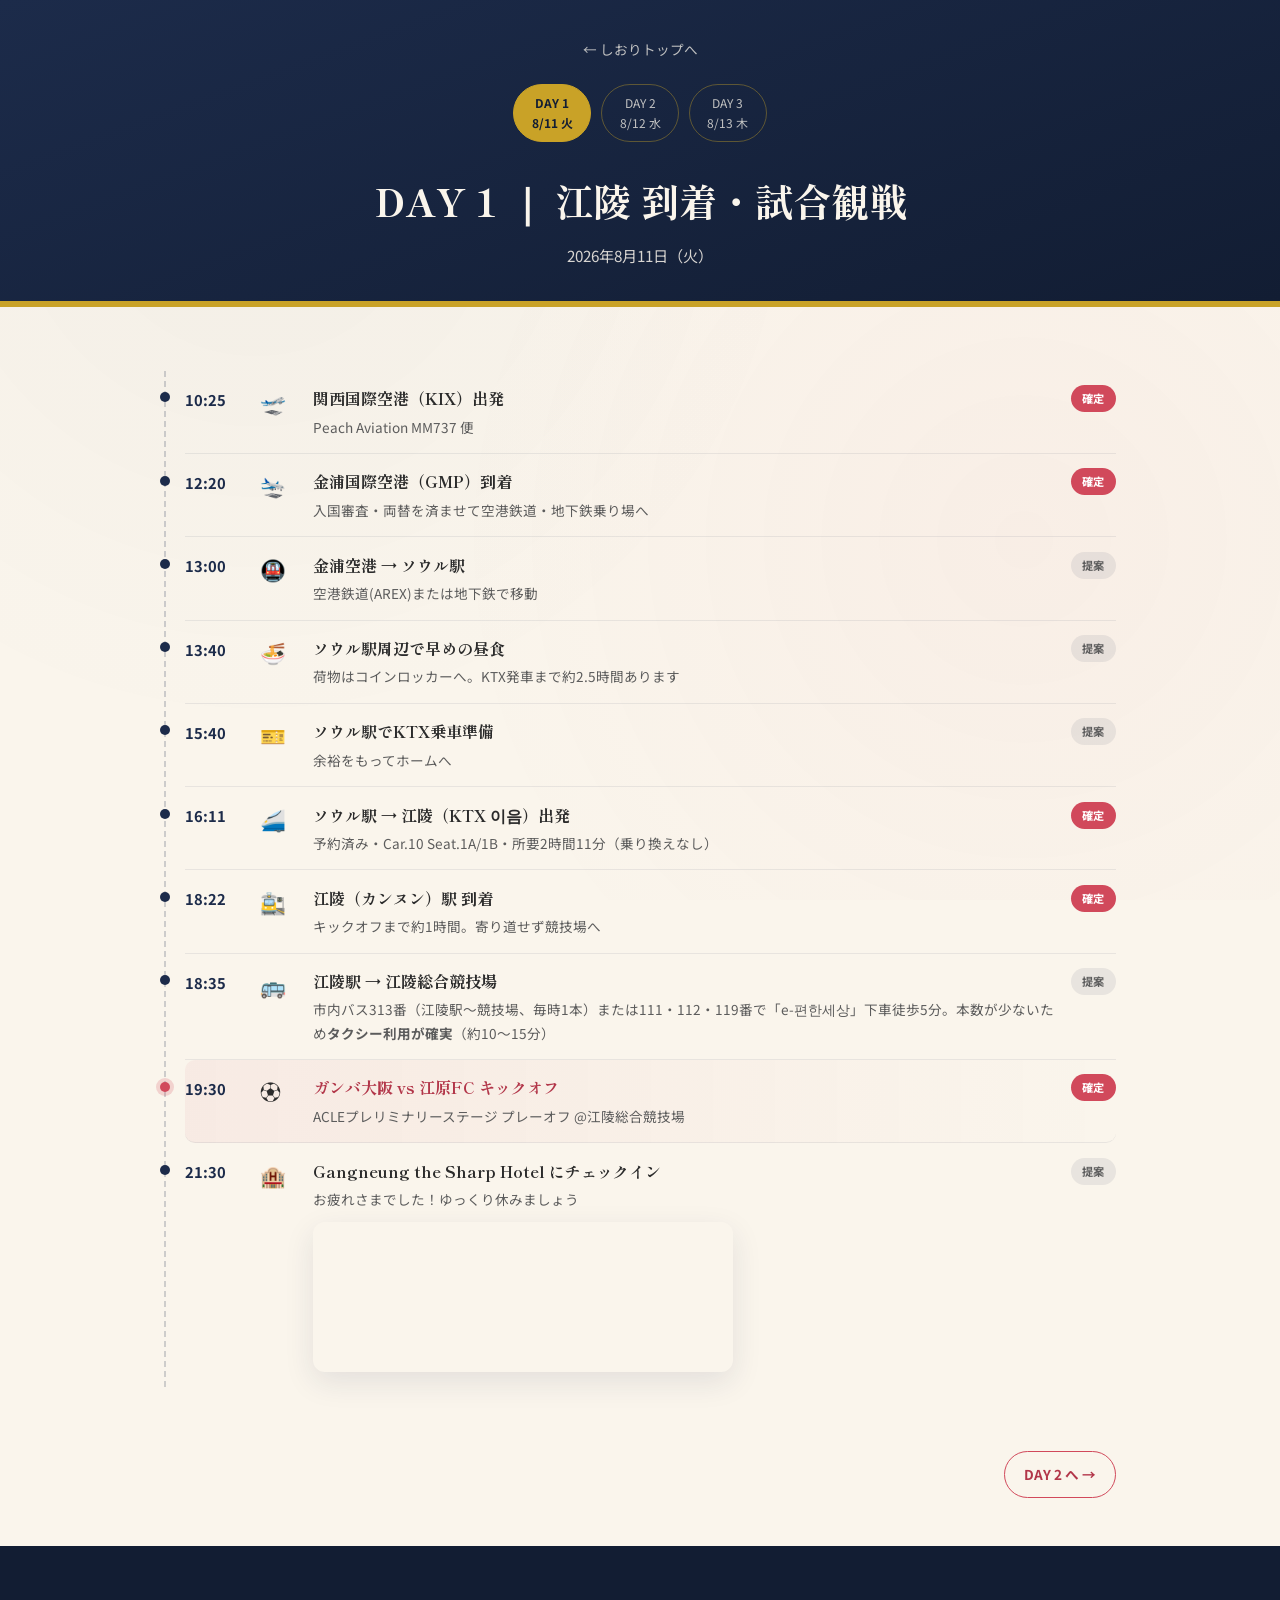
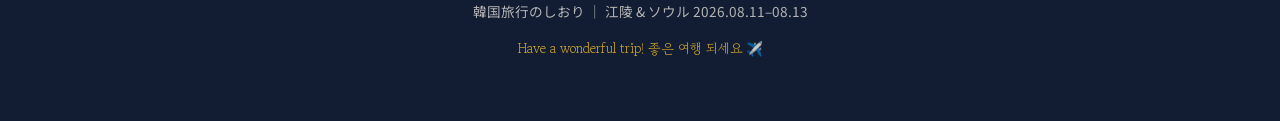
==== day1.html @ 8e8744e3 "Day1〜3を独立したページに分割し、江陵ホテルの地図表示を修正 - タイムスケジュールをday1.html/day2.html/day3.htmlに分割し、index.htmlはリンクカードのみに簡" ====
<!DOCTYPE html>
<html lang="ja">
<head>
<meta charset="UTF-8">
<meta name="viewport" content="width=device-width, initial-scale=1.0">
<title>DAY 1（8/11）江陵 到着・試合観戦 ｜ 韓国旅行のしおり</title>
<meta name="description" content="8月11日(火) 関西空港からGMP到着、KTXで江陵へ、ガンバ大阪vs江原FCキックオフまでのタイムスケジュール">
<link rel="icon" href="data:image/svg+xml,<svg xmlns=%22http://www.w3.org/2000/svg%22 viewBox=%220 0 100 100%22><text y=%22.9em%22 font-size=%2290%22>✈️</text></svg>">
<link rel="preconnect" href="https://fonts.googleapis.com">
<link rel="preconnect" href="https://fonts.gstatic.com" crossorigin>
<link href="https://fonts.googleapis.com/css2?family=Shippori+Mincho:wght@500;600;800&family=Noto+Sans+JP:wght@400;500;700;900&family=Gowun+Batang&display=swap" rel="stylesheet">
<link rel="stylesheet" href="css/style.css">
</head>
<body>

<div class="paper-texture" aria-hidden="true"></div>

<header class="day-header">
  <a class="day-back" href="index.html#schedule">← しおりトップへ</a>
  <div class="day-switch">
    <a href="day1.html" class="day-pill is-current">DAY 1<br>8/11 火</a>
    <a href="day2.html" class="day-pill">DAY 2<br>8/12 水</a>
    <a href="day3.html" class="day-pill">DAY 3<br>8/13 木</a>
  </div>
  <h1 class="day-title">DAY 1 ｜ 江陵 到着・試合観戦</h1>
  <p class="day-subtitle">2026年8月11日（火）</p>
</header>

<main>
  <section class="section">
    <ol class="timeline">
      <li class="tl-item"><span class="tl-time">10:25</span><span class="tl-icon">🛫</span><div class="tl-body"><h4>関西国際空港（KIX）出発</h4><p>Peach Aviation MM737 便</p></div><span class="badge badge--fixed">確定</span></li>
      <li class="tl-item"><span class="tl-time">12:20</span><span class="tl-icon">🛬</span><div class="tl-body"><h4>金浦国際空港（GMP）到着</h4><p>入国審査・両替を済ませて空港鉄道・地下鉄乗り場へ</p></div><span class="badge badge--fixed">確定</span></li>
      <li class="tl-item"><span class="tl-time">13:00</span><span class="tl-icon">🚇</span><div class="tl-body"><h4>金浦空港 → ソウル駅</h4><p>空港鉄道(AREX)または地下鉄で移動</p></div><span class="badge badge--plan">提案</span></li>
      <li class="tl-item"><span class="tl-time">13:40</span><span class="tl-icon">🍜</span><div class="tl-body"><h4>ソウル駅周辺で早めの昼食</h4><p>荷物はコインロッカーへ。KTX発車まで約2.5時間あります</p></div><span class="badge badge--plan">提案</span></li>
      <li class="tl-item"><span class="tl-time">15:40</span><span class="tl-icon">🎫</span><div class="tl-body"><h4>ソウル駅でKTX乗車準備</h4><p>余裕をもってホームへ</p></div><span class="badge badge--plan">提案</span></li>
      <li class="tl-item"><span class="tl-time">16:11</span><span class="tl-icon">🚄</span><div class="tl-body"><h4>ソウル駅 → 江陵（KTX 이음）出発</h4><p>予約済み・Car.10 Seat.1A/1B・所要2時間11分（乗り換えなし）</p></div><span class="badge badge--fixed">確定</span></li>
      <li class="tl-item"><span class="tl-time">18:22</span><span class="tl-icon">🚉</span><div class="tl-body"><h4>江陵（カンヌン）駅 到着</h4><p>キックオフまで約1時間。寄り道せず競技場へ</p></div><span class="badge badge--fixed">確定</span></li>
      <li class="tl-item"><span class="tl-time">18:35</span><span class="tl-icon">🚌</span><div class="tl-body"><h4>江陵駅 → 江陵総合競技場</h4><p>市内バス313番（江陵駅〜競技場、毎時1本）または111・112・119番で「e-편한세상」下車徒歩5分。本数が少ないため<strong>タクシー利用が確実</strong>（約10〜15分）</p></div><span class="badge badge--plan">提案</span></li>
      <li class="tl-item tl-item--match"><span class="tl-time">19:30</span><span class="tl-icon">⚽</span><div class="tl-body"><h4>ガンバ大阪 vs 江原FC キックオフ</h4><p>ACLEプレリミナリーステージ プレーオフ @江陵総合競技場</p></div><span class="badge badge--fixed">確定</span></li>
      <li class="tl-item tl-item--hotel"><span class="tl-time">21:30</span><span class="tl-icon">🏨</span><div class="tl-body"><h4>Gangneung the Sharp Hotel にチェックイン</h4><p>お疲れさまでした！ゆっくり休みましょう</p><iframe class="tl-map" loading="lazy" referrerpolicy="no-referrer-when-downgrade" src="https://www.google.com/maps?q=Hotel+The+Sharp%2C+35+Dongbusijang-gil%2C+Gangneung%2C+South+Korea&output=embed" title="Gangneung the Sharp Hotel の地図"></iframe></div><span class="badge badge--plan">提案</span></li>
    </ol>
  </section>
</main>

<nav class="day-footer-nav" aria-label="日程ナビゲーション">
  <span class="spacer"></span>
  <a href="day2.html">DAY 2 へ →</a>
</nav>

<footer class="footer">
  <p>韓国旅行のしおり ｜ 江陵 &amp; ソウル 2026.08.11–08.13</p>
  <p class="footer-sub">Have a wonderful trip! 좋은 여행 되세요 ✈️</p>
</footer>

</body>
</html>
---- css/style.css ----
:root {
  --cream: #faf5ec;
  --cream-deep: #f2e9d8;
  --navy: #1c2b4a;
  --navy-deep: #121d33;
  --coral: #d1495b;
  --coral-deep: #b23649;
  --gold: #c9a227;
  --ink: #2b2b2b;
  --ink-soft: #5c5c5c;
  --white: #ffffff;
  --radius: 18px;
  --shadow: 0 10px 30px rgba(28, 43, 74, 0.10);
  --serif: "Shippori Mincho", serif;
  --sans: "Noto Sans JP", sans-serif;
  --kr: "Gowun Batang", serif;
}

* { box-sizing: border-box; }

html { scroll-behavior: smooth; }

body {
  margin: 0;
  font-family: var(--sans);
  background: var(--cream);
  color: var(--ink);
  line-height: 1.7;
  overflow-x: hidden;
}

.paper-texture {
  position: fixed;
  inset: 0;
  pointer-events: none;
  z-index: 0;
  background-image:
    radial-gradient(circle at 20% 20%, rgba(28,43,74,0.03) 0, transparent 45%),
    radial-gradient(circle at 80% 60%, rgba(209,73,91,0.04) 0, transparent 50%);
}

a { color: inherit; }

/* ===== HERO ===== */
.hero {
  position: relative;
  background: linear-gradient(160deg, var(--navy) 0%, var(--navy-deep) 100%);
  color: var(--cream);
  padding: 4.5rem 1.5rem 3rem;
  text-align: center;
  overflow: hidden;
  border-bottom: 6px solid var(--gold);
}

.hero-deco { position: absolute; inset: 0; z-index: 0; }
.deco-ring {
  position: absolute;
  border: 1.5px solid rgba(201,162,39,0.35);
  border-radius: 50%;
}
.ring1 { width: 420px; height: 420px; top: -180px; left: -140px; }
.ring2 { width: 280px; height: 280px; bottom: -140px; right: -80px; border-color: rgba(209,73,91,0.3); }
.deco-plane {
  position: absolute;
  top: 18%;
  right: 8%;
  font-size: 2rem;
  transform: rotate(20deg);
  opacity: 0.85;
}

.hero-kicker {
  position: relative;
  z-index: 1;
  letter-spacing: 0.35em;
  font-size: 0.72rem;
  color: var(--gold);
  font-weight: 700;
  margin: 0 0 0.9rem;
}

.hero-title {
  position: relative;
  z-index: 1;
  font-family: var(--serif);
  font-weight: 800;
  font-size: clamp(2rem, 6vw, 3.4rem);
  margin: 0;
  letter-spacing: 0.04em;
}

.hero-title-kr {
  position: relative;
  z-index: 1;
  font-family: var(--kr);
  color: var(--gold);
  font-size: 1.1rem;
  letter-spacing: 0.3em;
  margin: 0.5rem 0 0;
}

.hero-sub {
  position: relative;
  z-index: 1;
  margin: 0.9rem 0 0;
  font-size: 1rem;
  color: rgba(250,245,236,0.85);
}

.hero-meta {
  position: relative;
  z-index: 1;
  display: flex;
  flex-wrap: wrap;
  justify-content: center;
  gap: 0.9rem;
  margin: 2.2rem auto 0;
  max-width: 780px;
}

.hero-meta-item {
  background: rgba(250,245,236,0.08);
  border: 1px solid rgba(201,162,39,0.4);
  border-radius: 14px;
  padding: 0.8rem 1.3rem;
  min-width: 190px;
  backdrop-filter: blur(4px);
}

.hero-meta-label {
  display: block;
  font-size: 0.65rem;
  letter-spacing: 0.2em;
  color: var(--gold);
  margin-bottom: 0.3rem;
  font-weight: 700;
}

.hero-meta-value {
  display: block;
  font-size: 0.95rem;
  font-weight: 500;
}

.hero-nav {
  position: relative;
  z-index: 1;
  margin-top: 2.4rem;
  display: flex;
  flex-wrap: wrap;
  justify-content: center;
  gap: 0.4rem 1.6rem;
}

.hero-nav a {
  text-decoration: none;
  font-size: 0.85rem;
  color: var(--cream);
  border-bottom: 1px solid transparent;
  padding-bottom: 3px;
  transition: border-color 0.2s, color 0.2s;
}

.hero-nav a:hover { color: var(--gold); border-color: var(--gold); }

/* ===== MAIN / SECTIONS ===== */
main { position: relative; z-index: 1; }

.section {
  max-width: 1000px;
  margin: 0 auto;
  padding: 4rem 1.5rem;
}

.section--dark {
  max-width: 100%;
  background: var(--navy);
  color: var(--cream);
}
.section--dark .section-title { color: var(--cream); }
.section--dark .section-num { color: var(--gold); border-color: rgba(201,162,39,0.5); }

.section--soft { background: var(--cream-deep); max-width: 100%; }
.section--soft .section { padding: 0; }

.section-title {
  font-family: var(--serif);
  font-size: clamp(1.4rem, 3vw, 1.9rem);
  display: flex;
  align-items: center;
  gap: 0.8rem;
  margin: 0 0 2rem;
}

.section--dark, .section--soft { }
.section--dark > .section-title, .section--soft > .section-title {
  max-width: 1000px;
  margin-left: auto;
  margin-right: auto;
  padding: 0 0;
}
.section--dark { padding: 4rem 1.5rem; }
.section--soft { padding: 4rem 1.5rem; }

.section-num {
  font-family: var(--sans);
  font-size: 0.8rem;
  font-weight: 700;
  color: var(--coral);
  border: 1px solid var(--coral);
  border-radius: 50%;
  width: 2rem;
  height: 2rem;
  display: inline-flex;
  align-items: center;
  justify-content: center;
}

.badge {
  font-size: 0.7rem;
  font-weight: 700;
  padding: 0.25rem 0.7rem;
  border-radius: 999px;
  letter-spacing: 0.05em;
  vertical-align: middle;
}
.badge--fixed { background: var(--coral); color: var(--white); }
.badge--plan { background: rgba(28,43,74,0.08); color: var(--ink-soft); }
.section--dark .badge--fixed { background: var(--gold); color: var(--navy-deep); }

.note-banner {
  background: var(--white);
  border-left: 4px solid var(--gold);
  border-radius: 10px;
  padding: 1rem 1.3rem;
  font-size: 0.9rem;
  color: var(--ink-soft);
  box-shadow: var(--shadow);
  max-width: 1000px;
  margin: 2rem auto 0;
}

/* ===== OVERVIEW ===== */
.overview-grid {
  display: grid;
  grid-template-columns: repeat(auto-fit, minmax(200px, 1fr));
  gap: 1.2rem;
}

.ov-card {
  background: var(--white);
  border-radius: var(--radius);
  padding: 1.6rem 1.4rem;
  box-shadow: var(--shadow);
  text-align: center;
  transition: transform 0.25s ease;
}
.ov-card:hover { transform: translateY(-4px); }

.ov-card--accent {
  background: linear-gradient(160deg, var(--coral) 0%, var(--coral-deep) 100%);
  color: var(--white);
}
.ov-card--accent .ov-sub { color: rgba(255,255,255,0.8); }

.ov-icon { font-size: 1.8rem; display: block; margin-bottom: 0.6rem; }
.ov-card h3 { margin: 0 0 0.5rem; font-family: var(--serif); font-size: 1.05rem; }
.ov-card p { margin: 0; font-size: 0.92rem; }
.ov-sub { font-size: 0.78rem; color: var(--ink-soft); }

/* ===== FLIGHTS / TRAIN ===== */
.flight-grid {
  display: grid;
  grid-template-columns: repeat(auto-fit, minmax(260px, 1fr));
  gap: 1.1rem;
  max-width: 1000px;
  margin: 0 auto 1.1rem;
}

.flight-card {
  background: rgba(250,245,236,0.06);
  border: 1px solid rgba(201,162,39,0.35);
  border-radius: var(--radius);
  padding: 1.4rem 1.6rem;
}

.flight-card--train { max-width: 1000px; margin: 0 auto 1.5rem; }

.flight-card-head {
  display: flex;
  justify-content: space-between;
  align-items: center;
  margin-bottom: 1.1rem;
  flex-wrap: wrap;
  gap: 0.4rem;
}

.flight-tag { font-weight: 700; color: var(--gold); font-size: 0.85rem; letter-spacing: 0.03em; }
.flight-date { font-size: 0.8rem; color: rgba(250,245,236,0.65); }

.flight-route {
  display: flex;
  align-items: center;
  justify-content: space-between;
  gap: 0.8rem;
  flex-wrap: wrap;
}

.flight-point { display: flex; flex-direction: column; gap: 0.15rem; }
.flight-time { font-family: var(--serif); font-size: clamp(1.2rem, 4vw, 1.6rem); font-weight: 700; }
.flight-airport { font-size: 0.78rem; color: rgba(250,245,236,0.7); }
.flight-arrow { font-size: 0.75rem; color: var(--gold); white-space: nowrap; }

.flight-meta { margin: 1.1rem 0 0; font-size: 0.82rem; color: rgba(250,245,236,0.7); }

.qr-grid {
  display: grid;
  grid-template-columns: repeat(auto-fit, minmax(140px, 180px));
  gap: 1rem;
  margin: 1.2rem 0 0;
}

.qr-card {
  margin: 0;
  background: var(--white);
  border-radius: 12px;
  padding: 0.7rem;
  text-align: center;
}

.qr-card img {
  display: block;
  width: 100%;
  height: auto;
  border-radius: 8px;
}

.qr-card figcaption {
  margin-top: 0.5rem;
  font-size: 0.75rem;
  color: var(--ink-soft);
  font-weight: 700;
}

.note-banner--dark {
  background: rgba(250,245,236,0.06);
  color: rgba(250,245,236,0.85);
  border-left-color: var(--gold);
  box-shadow: none;
}

/* ===== HOTEL ===== */
.hotel-grid {
  display: grid;
  grid-template-columns: repeat(auto-fit, minmax(320px, 1fr));
  gap: 1.4rem;
  max-width: 1000px;
  margin: 0 auto;
}

.hotel-card {
  background: var(--white);
  border-radius: var(--radius);
  box-shadow: var(--shadow);
  overflow: hidden;
}

.hotel-card-body { padding: 1.8rem 2rem; }
.hotel-card-body h3 { margin: 0 0 0.6rem; font-family: var(--serif); font-size: 1.15rem; }
.hotel-card-body > p { margin: 0 0 1.2rem; font-size: 0.9rem; color: var(--ink-soft); }

.hotel-map { display: block; width: 100%; border: 0; height: 260px; }

.hotel-address {
  display: flex;
  align-items: flex-start;
  gap: 0.6rem;
  font-size: 0.92rem;
  margin: 0 0 1rem;
}
.hotel-address .pin { font-size: 1.1rem; }

.hotel-links { display: flex; flex-wrap: wrap; gap: 0.8rem; }
.hotel-link {
  display: inline-block;
  font-size: 0.85rem;
  font-weight: 700;
  color: var(--coral-deep);
  border: 1px solid var(--coral);
  border-radius: 999px;
  padding: 0.55rem 1.2rem;
  text-decoration: none;
  transition: background 0.2s, color 0.2s;
}
.hotel-link:hover { background: var(--coral); color: var(--white); }

.map-link {
  display: inline-flex;
  align-items: center;
  gap: 0.4rem;
  font-size: 0.85rem;
  font-weight: 700;
  color: var(--white);
  background: var(--navy);
  border-radius: 999px;
  padding: 0.55rem 1.2rem;
  text-decoration: none;
}

/* ===== TICKET (MATCH) ===== */
.ticket {
  max-width: 1000px;
  margin: 0 auto;
  display: flex;
  background: var(--cream);
  color: var(--ink);
  border-radius: var(--radius);
  overflow: hidden;
  box-shadow: 0 15px 40px rgba(0,0,0,0.25);
}

.ticket-main { flex: 1; padding: 2rem 2.2rem; }

.ticket-comp {
  font-size: 0.82rem;
  color: var(--ink-soft);
  margin: 0 0 1.2rem;
  letter-spacing: 0.02em;
}

.ticket-teams {
  display: flex;
  align-items: center;
  gap: 1rem;
  flex-wrap: wrap;
  margin-bottom: 1.4rem;
}

.team {
  font-family: var(--serif);
  font-weight: 800;
  font-size: clamp(1.1rem, 3vw, 1.6rem);
}
.team-home { color: var(--coral-deep); }
.team-vs {
  font-size: 0.85rem;
  color: var(--ink-soft);
  font-weight: 700;
  background: var(--cream-deep);
  padding: 0.2rem 0.6rem;
  border-radius: 6px;
}

.ticket-details {
  display: grid;
  grid-template-columns: repeat(auto-fit, minmax(180px, 1fr));
  gap: 0.8rem 1.5rem;
  border-top: 1px dashed rgba(28,43,74,0.25);
  padding-top: 1.2rem;
  margin-bottom: 1rem;
}
.td-label {
  display: block;
  font-size: 0.68rem;
  letter-spacing: 0.15em;
  color: var(--coral);
  font-weight: 700;
  margin-bottom: 0.2rem;
}
.td-value { display: block; font-size: 0.95rem; font-weight: 600; }

.ticket-note { font-size: 0.82rem; color: var(--ink-soft); margin: 0.5rem 0 0; }

.ticket-stub {
  width: 130px;
  flex-shrink: 0;
  background: var(--coral);
  color: var(--white);
  display: flex;
  flex-direction: column;
  align-items: center;
  justify-content: center;
  gap: 0.8rem;
  border-left: 2px dashed rgba(255,255,255,0.5);
  writing-mode: vertical-rl;
  padding: 1.5rem 0;
  font-size: 0.75rem;
  letter-spacing: 0.2em;
  font-weight: 700;
}
.stub-big { font-size: 1.8rem; writing-mode: horizontal-tb; }

.source-line {
  max-width: 1000px;
  margin: 1.2rem auto 0;
  font-size: 0.78rem;
  color: rgba(250,245,236,0.6);
}
.source-line a { color: var(--gold); text-decoration: underline; }

/* ===== SCHEDULE (index: links to day pages) ===== */
.day-links {
  display: flex;
  gap: 0.8rem;
  flex-wrap: wrap;
}

.day-link-card {
  flex: 1;
  min-width: 200px;
  background: var(--white);
  border: 2px solid transparent;
  border-radius: 14px;
  padding: 1rem 1.2rem;
  text-align: left;
  text-decoration: none;
  color: var(--ink);
  box-shadow: var(--shadow);
  font-family: var(--sans);
  display: flex;
  flex-direction: column;
  gap: 0.25rem;
  transition: border-color 0.2s, transform 0.2s;
}
.day-link-card:hover, .day-link-card:focus-visible { transform: translateY(-3px); border-color: var(--coral); }

.day-tab-num { font-family: var(--serif); font-weight: 700; color: var(--coral); font-size: 0.85rem; letter-spacing: 0.1em; }
.day-tab-date { font-size: 1.05rem; font-weight: 700; color: var(--navy); }
.day-tab-tag { font-size: 0.78rem; color: var(--ink-soft); }
.day-link-cta { margin-top: 0.5rem; font-size: 0.8rem; font-weight: 700; color: var(--coral-deep); }

/* ===== DAY PAGE HEADER (day1/2/3.html) ===== */
.day-header {
  position: relative;
  background: linear-gradient(160deg, var(--navy) 0%, var(--navy-deep) 100%);
  color: #faf5ec;
  padding: 2.2rem 1.5rem 2rem;
  text-align: center;
  border-bottom: 6px solid var(--gold);
}

.day-back {
  display: inline-block;
  font-size: 0.85rem;
  color: rgba(250,245,236,0.75);
  text-decoration: none;
  margin-bottom: 1.4rem;
}
.day-back:hover, .day-back:focus-visible { color: var(--gold); }

.day-switch {
  display: flex;
  justify-content: center;
  gap: 0.6rem;
  flex-wrap: wrap;
  margin-bottom: 1.6rem;
}

.day-pill {
  display: flex;
  flex-direction: column;
  align-items: center;
  gap: 0.15rem;
  padding: 0.5rem 1.1rem;
  border-radius: 999px;
  border: 1px solid rgba(201,162,39,0.4);
  color: rgba(250,245,236,0.75);
  text-decoration: none;
  font-size: 0.75rem;
  transition: border-color 0.2s, color 0.2s, background 0.2s;
}
.day-pill:hover, .day-pill:focus-visible { border-color: var(--gold); color: var(--gold); }
.day-pill.is-current { background: var(--gold); border-color: var(--gold); color: var(--navy-deep); font-weight: 700; }

.day-title {
  font-family: var(--serif);
  font-weight: 800;
  font-size: clamp(1.6rem, 5vw, 2.4rem);
  margin: 0;
  text-wrap: balance;
}

.day-subtitle {
  margin: 0.6rem 0 0;
  font-size: 0.95rem;
  color: rgba(250,245,236,0.85);
}

.day-footer-nav {
  display: flex;
  justify-content: space-between;
  gap: 1rem;
  max-width: 1000px;
  margin: 0 auto;
  padding: 0 1.5rem 3rem;
}

.day-footer-nav a {
  font-size: 0.85rem;
  font-weight: 700;
  color: var(--coral-deep);
  text-decoration: none;
  padding: 0.7rem 1.2rem;
  border: 1px solid var(--coral);
  border-radius: 999px;
}
.day-footer-nav a:hover, .day-footer-nav a:focus-visible { background: var(--coral); color: #ffffff; }
.day-footer-nav .spacer { flex: 1; }

.timeline {
  list-style: none;
  margin: 0;
  padding: 0 0 0 1.2rem;
  border-left: 2px dashed rgba(28,43,74,0.2);
}

.tl-item {
  position: relative;
  display: grid;
  grid-template-columns: 62px 40px 1fr auto;
  align-items: start;
  gap: 0.8rem;
  padding: 0.9rem 0;
  border-bottom: 1px solid rgba(28,43,74,0.08);
}
.tl-item:last-child { border-bottom: none; }

.tl-item::before {
  content: "";
  position: absolute;
  left: -1.55rem;
  top: 1.35rem;
  width: 10px;
  height: 10px;
  border-radius: 50%;
  background: var(--navy);
}
.tl-item--match::before { background: var(--coral); box-shadow: 0 0 0 4px rgba(209,73,91,0.2); }

.tl-time { font-weight: 700; color: var(--navy); font-size: 0.92rem; padding-top: 0.1rem; }
.tl-icon { font-size: 1.3rem; }
.tl-body h4 { margin: 0 0 0.2rem; font-size: 1rem; font-family: var(--serif); }
.tl-body p { margin: 0; font-size: 0.85rem; color: var(--ink-soft); }

.tl-item--match { background: linear-gradient(90deg, rgba(209,73,91,0.06), transparent); border-radius: 10px; }
.tl-item--match .tl-body h4 { color: var(--coral-deep); }

.tl-map {
  display: block;
  width: 100%;
  max-width: 420px;
  height: 150px;
  border: 0;
  border-radius: 12px;
  margin-top: 0.7rem;
  box-shadow: var(--shadow);
}

@media (max-width: 560px) {
  .tl-item { grid-template-columns: 52px 30px 1fr; }
  .tl-item .badge { grid-column: 3; justify-self: start; margin-top: 0.3rem; }
}

/* ===== SPOTS / GOURMET ===== */
.city-title {
  font-family: var(--serif);
  font-size: 1.3rem;
  margin: 0 0 1.2rem;
  max-width: 1000px;
  margin-left: auto;
  margin-right: auto;
}
.city-title:not(:first-of-type) { margin-top: 2.8rem; }

.card-grid {
  display: grid;
  grid-template-columns: repeat(auto-fit, minmax(220px, 1fr));
  gap: 1.1rem;
  max-width: 1000px;
  margin: 0 auto;
}

.spot-card {
  background: var(--white);
  border-radius: 16px;
  padding: 1.4rem;
  box-shadow: var(--shadow);
  transition: transform 0.25s ease;
}
.spot-card:hover { transform: translateY(-4px); }
.spot-card--food { border-top: 3px solid var(--gold); }

.spot-emoji { font-size: 1.6rem; display: block; margin-bottom: 0.5rem; }
.spot-card h4 { margin: 0 0 0.4rem; font-family: var(--serif); font-size: 1rem; }
.spot-card p { margin: 0; font-size: 0.85rem; color: var(--ink-soft); }

/* ===== TIPS ===== */
.tips-grid {
  display: grid;
  grid-template-columns: repeat(auto-fit, minmax(220px, 1fr));
  gap: 1.1rem;
}
.tip-card {
  background: var(--white);
  border-radius: var(--radius);
  padding: 1.5rem;
  box-shadow: var(--shadow);
}
.tip-icon { font-size: 1.6rem; display: block; margin-bottom: 0.6rem; }
.tip-card h4 { margin: 0 0 0.5rem; font-family: var(--serif); font-size: 1rem; }
.tip-card p { margin: 0; font-size: 0.85rem; color: var(--ink-soft); }

/* ===== FOOTER ===== */
.footer {
  text-align: center;
  padding: 2.5rem 1.5rem 3rem;
  background: var(--navy-deep);
  color: rgba(250,245,236,0.7);
  font-size: 0.85rem;
}
.footer-sub { margin-top: 0.4rem; color: var(--gold); font-family: var(--kr); }

@media (max-width: 640px) {
  .ticket { flex-direction: column; }
  .ticket-stub {
    writing-mode: horizontal-tb;
    flex-direction: row;
    width: 100%;
    border-left: none;
    border-top: 2px dashed rgba(255,255,255,0.5);
    padding: 1rem;
  }
}

/* ===== Mobile tightening ===== */
@media (max-width: 600px) {
  .hero { padding: 3rem 1.1rem 2rem; }
  .hero-sub { font-size: 0.92rem; }
  .hero-meta { gap: 0.6rem; margin-top: 1.8rem; }
  .hero-meta-item { min-width: 0; width: 100%; padding: 0.7rem 1.1rem; }
  .hero-nav { gap: 0.3rem 1rem; margin-top: 1.8rem; }
  .hero-nav a { font-size: 0.8rem; }

  .section { padding: 2.8rem 1.1rem; }
  .section--dark, .section--soft { padding: 2.8rem 1.1rem; }
  .section-title { margin-bottom: 1.4rem; gap: 0.6rem; }

  .overview-grid { grid-template-columns: 1fr 1fr; gap: 0.8rem; }
  .ov-card { padding: 1.2rem 1rem; }

  .ticket-main { padding: 1.5rem 1.3rem; }
  .flight-card { padding: 1.2rem 1.3rem; }
  .flight-route { gap: 0.6rem 1.2rem; }

  .day-tabs { gap: 0.6rem; }
  .day-tab { min-width: 0; flex: 1 1 calc(50% - 0.3rem); padding: 0.75rem 0.85rem; }

  .tl-item { grid-template-columns: 46px 26px 1fr; gap: 0.6rem; padding: 0.8rem 0; }
  .tl-time { font-size: 0.85rem; }
  .tl-icon { font-size: 1.15rem; }
  .tl-body h4 { font-size: 0.95rem; }
  .tl-body p { font-size: 0.8rem; }
  .timeline { padding-left: 1rem; }
  .tl-item::before { left: -1.35rem; }

  .card-grid, .tips-grid { grid-template-columns: 1fr; }

  .note-banner { padding: 0.9rem 1.1rem; font-size: 0.85rem; }
}

/* ===== Dark mode friendliness ===== */
@media (prefers-color-scheme: dark) {
  body { background: #14202f; color: #eee6d8; }
  .ov-card, .spot-card, .tip-card, .note-banner, .day-tab { background: #1c2b3e; color: #eee6d8; }
  .section--soft { background: #101a28; }
  .ov-sub, .tl-body p, .spot-card p, .tip-card p, .day-tab-tag { color: #b9b2a3; }
  .ticket { background: #1c2b3e; color: #eee6d8; }
}
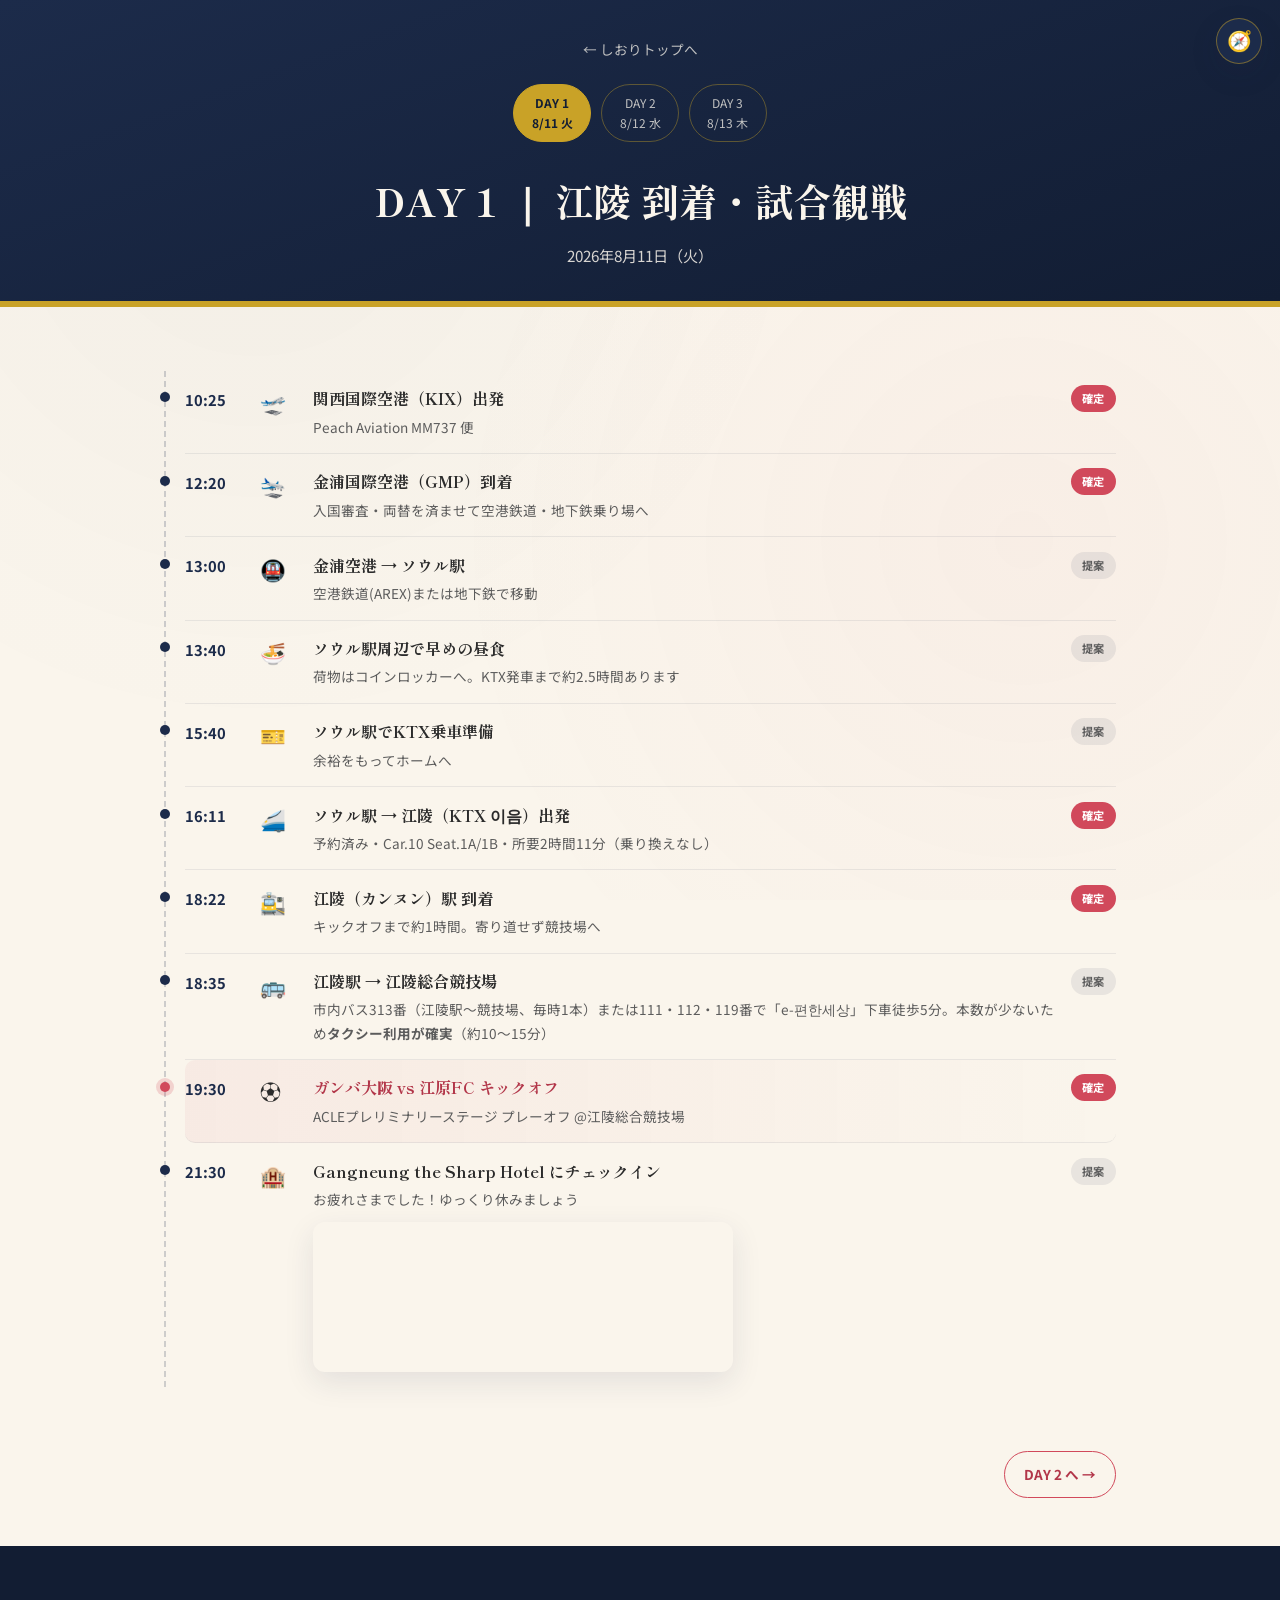
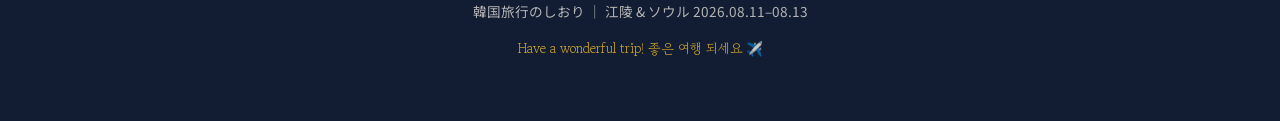
==== commit 882b82ed: "右上固定のショートカットメニューを全ページに追加 タイムスケジュールを含む各セクションとDAY1〜3へすばやく移動できる、 右上固定の折りたたみ式ナビゲーションボタンを追加。" ====
--- a/day1.html
+++ b/day1.html
@@ -14,6 +14,24 @@
 <body>
 
 <div class="paper-texture" aria-hidden="true"></div>
+
+<!-- ===== QUICK NAV ===== -->
+<div class="quick-nav">
+  <button type="button" class="quick-nav-toggle" id="quickNavToggle" aria-expanded="false" aria-controls="quickNavPanel" aria-label="ショートカットメニュー">🧭</button>
+  <nav class="quick-nav-panel" id="quickNavPanel" aria-label="ページ内ショートカット" hidden>
+    <a href="index.html#schedule" class="quick-nav-link quick-nav-link--primary">🕒 タイムスケジュール</a>
+    <a href="index.html#overview" class="quick-nav-link">📅 旅の概要</a>
+    <a href="index.html#flights" class="quick-nav-link">✈️ 航空券・鉄道</a>
+    <a href="index.html#hotel" class="quick-nav-link">🏨 宿泊先</a>
+    <a href="index.html#match" class="quick-nav-link">⚽ 試合情報</a>
+    <a href="index.html#spots" class="quick-nav-link">🍢 観光・グルメ</a>
+    <a href="index.html#tips" class="quick-nav-link">💡 旅のポイント</a>
+    <div class="quick-nav-divider"></div>
+    <a href="day1.html" class="quick-nav-link quick-nav-link--current">DAY 1 ｜ 8/11</a>
+    <a href="day2.html" class="quick-nav-link">DAY 2 ｜ 8/12</a>
+    <a href="day3.html" class="quick-nav-link">DAY 3 ｜ 8/13</a>
+  </nav>
+</div>
 
 <header class="day-header">
   <a class="day-back" href="index.html#schedule">← しおりトップへ</a>
@@ -53,5 +71,6 @@
   <p class="footer-sub">Have a wonderful trip! 좋은 여행 되세요 ✈️</p>
 </footer>
 
+<script src="js/quicknav.js"></script>
 </body>
 </html>
--- a/css/style.css
+++ b/css/style.css
@@ -685,14 +685,105 @@
   border-radius: 16px;
   padding: 1.4rem;
   box-shadow: var(--shadow);
-  transition: transform 0.25s ease;
-}
-.spot-card:hover { transform: translateY(-4px); }
+  transition: transform 0.25s ease, box-shadow 0.25s ease;
+  cursor: pointer;
+}
+.spot-card:hover { transform: translateY(-4px); box-shadow: 0 14px 34px rgba(28,43,74,0.16); }
+.spot-card:focus-visible { outline: 2px solid var(--coral); outline-offset: 3px; }
 .spot-card--food { border-top: 3px solid var(--gold); }
 
 .spot-emoji { font-size: 1.6rem; display: block; margin-bottom: 0.5rem; }
 .spot-card h4 { margin: 0 0 0.4rem; font-family: var(--serif); font-size: 1rem; }
 .spot-card p { margin: 0; font-size: 0.85rem; color: var(--ink-soft); }
+.spot-more {
+  display: block;
+  margin-top: 0.7rem;
+  font-size: 0.76rem;
+  font-weight: 700;
+  color: var(--coral-deep);
+}
+
+/* ===== SPOT DETAIL MODAL ===== */
+.modal-backdrop {
+  position: fixed;
+  inset: 0;
+  z-index: 100;
+  background: rgba(18, 29, 51, 0.65);
+  display: flex;
+  align-items: center;
+  justify-content: center;
+  padding: 1.5rem;
+  overflow-y: auto;
+}
+.modal-backdrop[hidden] { display: none; }
+
+.modal {
+  position: relative;
+  background: var(--cream);
+  color: var(--ink);
+  border-radius: var(--radius);
+  max-width: 480px;
+  width: 100%;
+  max-height: 85vh;
+  overflow-y: auto;
+  padding: 2.2rem 1.8rem 1.8rem;
+  box-shadow: 0 25px 60px rgba(0,0,0,0.35);
+  animation: modalIn 0.25s ease;
+}
+
+@keyframes modalIn {
+  from { opacity: 0; transform: translateY(12px) scale(0.98); }
+  to { opacity: 1; transform: translateY(0) scale(1); }
+}
+
+.modal-close {
+  position: absolute;
+  top: 1rem;
+  right: 1rem;
+  width: 2rem;
+  height: 2rem;
+  border-radius: 50%;
+  border: none;
+  background: var(--cream-deep);
+  color: var(--ink);
+  font-size: 0.95rem;
+  cursor: pointer;
+  line-height: 1;
+}
+.modal-close:hover, .modal-close:focus-visible { background: var(--coral); color: #ffffff; }
+
+.modal-emoji { font-size: 2.2rem; display: block; margin-bottom: 0.6rem; }
+.modal-title { font-family: var(--serif); font-size: 1.35rem; margin: 0 0 1.2rem; padding-right: 1.5rem; }
+
+.modal-facts {
+  display: grid;
+  grid-template-columns: auto 1fr;
+  gap: 0.7rem 1rem;
+  margin: 0 0 1.2rem;
+}
+.modal-facts dt {
+  font-size: 0.72rem;
+  font-weight: 700;
+  letter-spacing: 0.05em;
+  color: var(--coral);
+  white-space: nowrap;
+  padding-top: 0.1rem;
+}
+.modal-facts dd {
+  margin: 0;
+  font-size: 0.9rem;
+  color: var(--ink);
+}
+
+.modal-tip {
+  margin: 0;
+  padding: 0.9rem 1.1rem;
+  background: var(--cream-deep);
+  border-left: 3px solid var(--gold);
+  border-radius: 8px;
+  font-size: 0.85rem;
+  color: var(--ink-soft);
+}
 
 /* ===== TIPS ===== */
 .tips-grid {
@@ -768,6 +859,70 @@
   .note-banner { padding: 0.9rem 1.1rem; font-size: 0.85rem; }
 }
 
+/* ===== QUICK NAV (fixed shortcut bar) ===== */
+.quick-nav {
+  position: fixed;
+  top: 1.1rem;
+  right: 1.1rem;
+  z-index: 90;
+}
+
+.quick-nav-toggle {
+  width: 46px;
+  height: 46px;
+  border-radius: 50%;
+  border: 1px solid rgba(201,162,39,0.5);
+  background: var(--navy);
+  color: var(--cream);
+  font-size: 1.25rem;
+  line-height: 1;
+  cursor: pointer;
+  box-shadow: var(--shadow);
+  display: flex;
+  align-items: center;
+  justify-content: center;
+  transition: transform 0.2s ease, background 0.2s ease;
+}
+.quick-nav-toggle:hover, .quick-nav-toggle:focus-visible { background: var(--coral); }
+.quick-nav-toggle[aria-expanded="true"] { transform: rotate(90deg); }
+
+.quick-nav-panel {
+  position: absolute;
+  top: calc(100% + 0.6rem);
+  right: 0;
+  min-width: 210px;
+  background: var(--white);
+  border: 1px solid rgba(28,43,74,0.1);
+  border-radius: var(--radius);
+  box-shadow: var(--shadow);
+  padding: 0.55rem;
+  display: flex;
+  flex-direction: column;
+  gap: 0.1rem;
+}
+.quick-nav-panel[hidden] { display: none; }
+
+.quick-nav-link {
+  display: block;
+  padding: 0.55rem 0.8rem;
+  border-radius: 10px;
+  font-size: 0.85rem;
+  color: var(--ink);
+  text-decoration: none;
+  transition: background 0.15s ease, color 0.15s ease;
+}
+.quick-nav-link:hover, .quick-nav-link:focus-visible { background: var(--cream-deep); color: var(--coral-deep); }
+.quick-nav-link--primary { font-weight: 700; color: var(--coral-deep); background: rgba(209,73,91,0.08); }
+.quick-nav-link--current { font-weight: 700; color: var(--gold); }
+
+.quick-nav-divider { height: 1px; background: rgba(28,43,74,0.08); margin: 0.4rem 0.3rem; }
+
+@media (max-width: 560px) {
+  .quick-nav { top: 0.7rem; right: 0.7rem; }
+  .quick-nav-toggle { width: 40px; height: 40px; font-size: 1.05rem; }
+  .quick-nav-panel { min-width: 185px; }
+}
+
 /* ===== Dark mode friendliness ===== */
 @media (prefers-color-scheme: dark) {
   body { background: #14202f; color: #eee6d8; }
@@ -775,4 +930,8 @@
   .section--soft { background: #101a28; }
   .ov-sub, .tl-body p, .spot-card p, .tip-card p, .day-tab-tag { color: #b9b2a3; }
   .ticket { background: #1c2b3e; color: #eee6d8; }
-}
+  .quick-nav-panel { background: #1c2b3e; border-color: rgba(255,255,255,0.1); }
+  .quick-nav-link { color: #eee6d8; }
+  .quick-nav-link:hover, .quick-nav-link:focus-visible { background: #14202f; }
+  .quick-nav-divider { background: rgba(255,255,255,0.1); }
+}
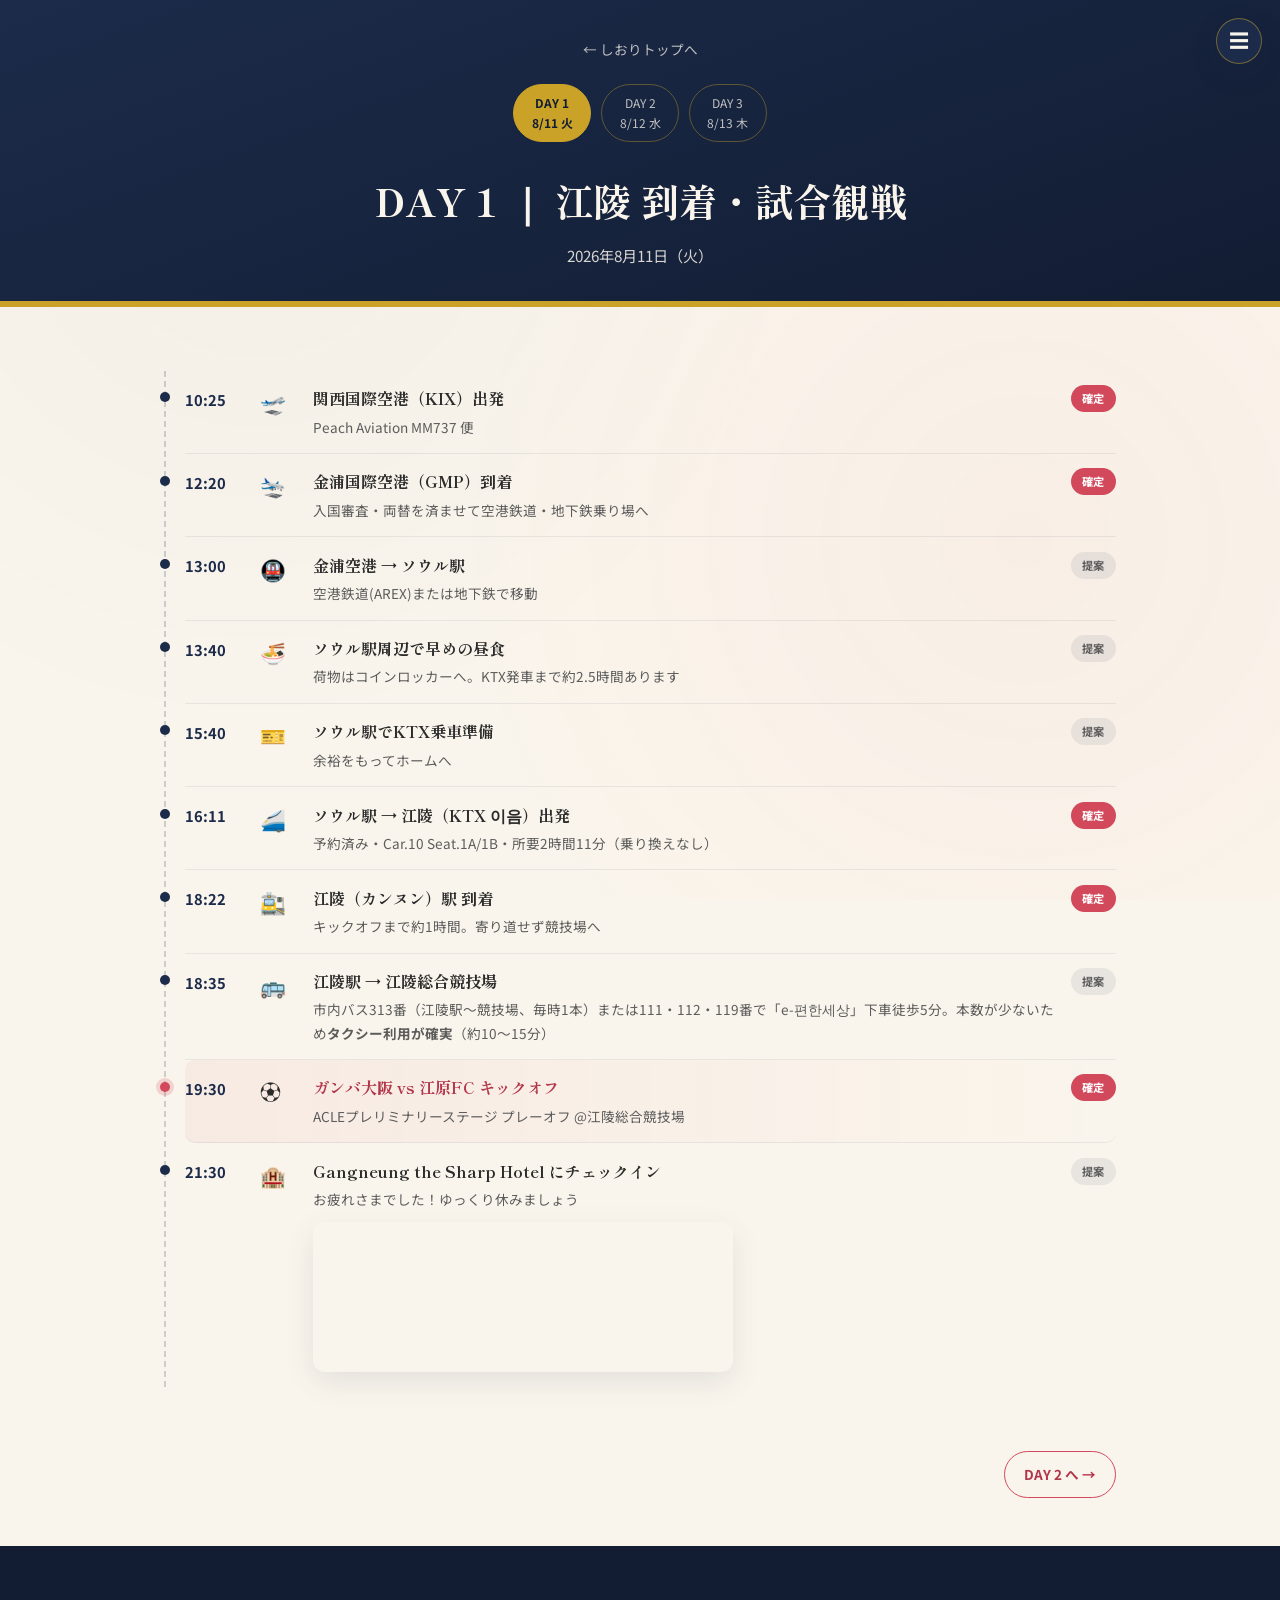
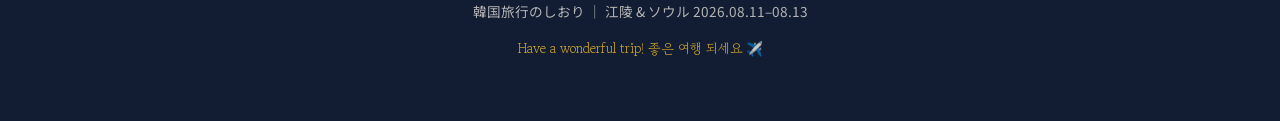
==== commit d63d8562: "江陵ホテルの住所修正・Naverマップ追加、ショートカットメニューをハンバーガー化、Vlogリンクを日本語検索に変更、ドラゴンシティカジノを追加 - Gangneung the Sharp Hotel" ====
--- a/day1.html
+++ b/day1.html
@@ -17,9 +17,10 @@
 
 <!-- ===== QUICK NAV ===== -->
 <div class="quick-nav">
-  <button type="button" class="quick-nav-toggle" id="quickNavToggle" aria-expanded="false" aria-controls="quickNavPanel" aria-label="ショートカットメニュー">🧭</button>
+  <button type="button" class="quick-nav-toggle" id="quickNavToggle" aria-expanded="false" aria-controls="quickNavPanel" aria-label="ショートカットメニュー">☰</button>
   <nav class="quick-nav-panel" id="quickNavPanel" aria-label="ページ内ショートカット" hidden>
-    <a href="index.html#schedule" class="quick-nav-link quick-nav-link--primary">🕒 タイムスケジュール</a>
+    <a href="index.html#top" class="quick-nav-link quick-nav-link--primary">🏠 トップページ</a>
+    <a href="index.html#schedule" class="quick-nav-link">🕒 タイムスケジュール</a>
     <a href="index.html#overview" class="quick-nav-link">📅 旅の概要</a>
     <a href="index.html#flights" class="quick-nav-link">✈️ 航空券・鉄道</a>
     <a href="index.html#hotel" class="quick-nav-link">🏨 宿泊先</a>
@@ -56,7 +57,7 @@
       <li class="tl-item"><span class="tl-time">18:22</span><span class="tl-icon">🚉</span><div class="tl-body"><h4>江陵（カンヌン）駅 到着</h4><p>キックオフまで約1時間。寄り道せず競技場へ</p></div><span class="badge badge--fixed">確定</span></li>
       <li class="tl-item"><span class="tl-time">18:35</span><span class="tl-icon">🚌</span><div class="tl-body"><h4>江陵駅 → 江陵総合競技場</h4><p>市内バス313番（江陵駅〜競技場、毎時1本）または111・112・119番で「e-편한세상」下車徒歩5分。本数が少ないため<strong>タクシー利用が確実</strong>（約10〜15分）</p></div><span class="badge badge--plan">提案</span></li>
       <li class="tl-item tl-item--match"><span class="tl-time">19:30</span><span class="tl-icon">⚽</span><div class="tl-body"><h4>ガンバ大阪 vs 江原FC キックオフ</h4><p>ACLEプレリミナリーステージ プレーオフ @江陵総合競技場</p></div><span class="badge badge--fixed">確定</span></li>
-      <li class="tl-item tl-item--hotel"><span class="tl-time">21:30</span><span class="tl-icon">🏨</span><div class="tl-body"><h4>Gangneung the Sharp Hotel にチェックイン</h4><p>お疲れさまでした！ゆっくり休みましょう</p><iframe class="tl-map" loading="lazy" referrerpolicy="no-referrer-when-downgrade" src="https://www.google.com/maps?q=Hotel+The+Sharp%2C+35+Dongbusijang-gil%2C+Gangneung%2C+South+Korea&output=embed" title="Gangneung the Sharp Hotel の地図"></iframe></div><span class="badge badge--plan">提案</span></li>
+      <li class="tl-item tl-item--hotel"><span class="tl-time">21:30</span><span class="tl-icon">🏨</span><div class="tl-body"><h4>Gangneung the Sharp Hotel にチェックイン</h4><p>お疲れさまでした！ゆっくり休みましょう</p><iframe class="tl-map" loading="lazy" referrerpolicy="no-referrer-when-downgrade" src="https://www.google.com/maps?q=Hotel+The+Sharp%2C+329-7+Okcheon-dong%2C+Gangneung%2C+South+Korea&output=embed" title="Gangneung the Sharp Hotel の地図"></iframe></div><span class="badge badge--plan">提案</span></li>
     </ol>
   </section>
 </main>
--- a/css/style.css
+++ b/css/style.css
@@ -342,6 +342,39 @@
   font-weight: 700;
 }
 
+.qr-grid--single { grid-template-columns: minmax(140px, 200px); justify-content: start; }
+
+.qr-toggle {
+  all: unset;
+  box-sizing: border-box;
+  display: block;
+  width: 100%;
+  cursor: pointer;
+}
+
+.qr-toggle .qr-img { display: none; }
+.qr-toggle[aria-expanded="true"] .qr-img { display: block; }
+.qr-toggle[aria-expanded="true"] .qr-placeholder { display: none; }
+
+.qr-toggle .qr-placeholder {
+  display: flex;
+  flex-direction: column;
+  align-items: center;
+  justify-content: center;
+  gap: 0.4rem;
+  aspect-ratio: 1 / 1;
+  background: var(--cream-deep);
+  border: 1px dashed rgba(28,43,74,0.3);
+  border-radius: 8px;
+  color: var(--ink-soft);
+  font-size: 0.78rem;
+  font-weight: 700;
+  text-align: center;
+  padding: 0.8rem;
+}
+
+.qr-placeholder-icon { font-size: 1.5rem; }
+
 .note-banner--dark {
   background: rgba(250,245,236,0.06);
   color: rgba(250,245,236,0.85);
@@ -775,6 +808,22 @@
   color: var(--ink);
 }
 
+.modal-video-link {
+  display: block;
+  text-align: center;
+  margin: 0 0 1.2rem;
+  padding: 0.7rem 1rem;
+  background: var(--coral);
+  color: #ffffff;
+  border-radius: 10px;
+  font-size: 0.85rem;
+  font-weight: 700;
+  text-decoration: none;
+  transition: background 0.15s ease;
+}
+.modal-video-link:hover, .modal-video-link:focus-visible { background: var(--coral-deep); }
+.modal-video-link[hidden] { display: none; }
+
 .modal-tip {
   margin: 0;
   padding: 0.9rem 1.1rem;
@@ -934,4 +983,6 @@
   .quick-nav-link { color: #eee6d8; }
   .quick-nav-link:hover, .quick-nav-link:focus-visible { background: #14202f; }
   .quick-nav-divider { background: rgba(255,255,255,0.1); }
-}
+  .tl-time { color: var(--gold); }
+  .qr-toggle .qr-placeholder { background: #1c2b3e; border-color: rgba(255,255,255,0.2); color: #b9b2a3; }
+}
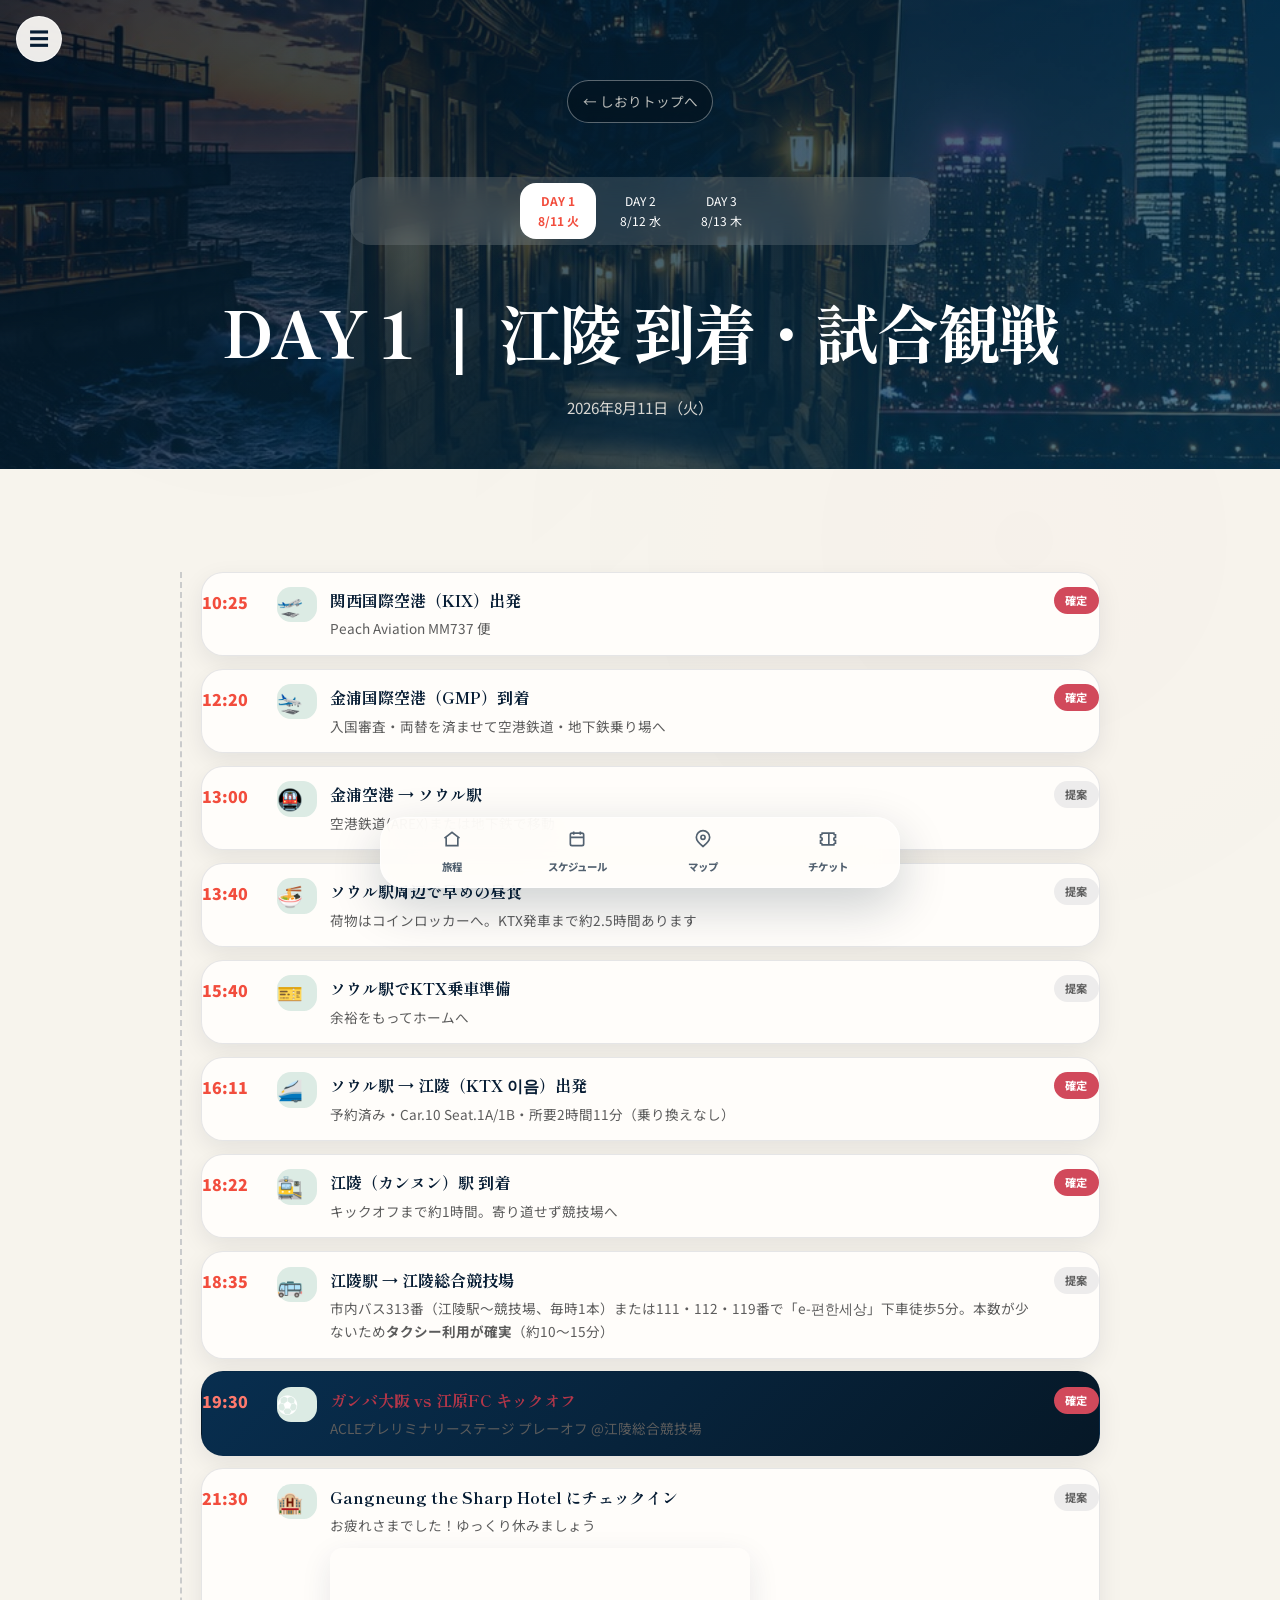
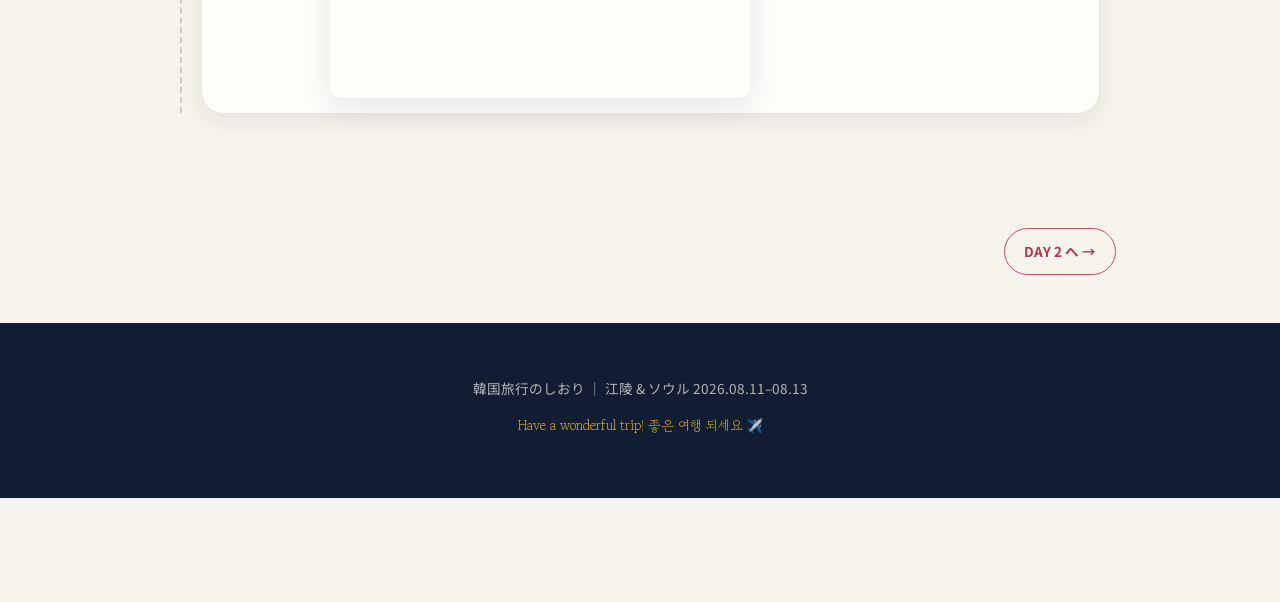
==== commit ce43d2ae: "旅行サイトをエディトリアルUIに刷新" ====
--- a/day1.html
+++ b/day1.html
@@ -10,6 +10,7 @@
 <link rel="preconnect" href="https://fonts.gstatic.com" crossorigin>
 <link href="https://fonts.googleapis.com/css2?family=Shippori+Mincho:wght@500;600;800&family=Noto+Sans+JP:wght@400;500;700;900&family=Gowun+Batang&display=swap" rel="stylesheet">
 <link rel="stylesheet" href="css/style.css">
+<link rel="stylesheet" href="css/redesign.css">
 </head>
 <body>
 
@@ -73,5 +74,6 @@
 </footer>
 
 <script src="js/quicknav.js"></script>
+<script src="js/redesign.js"></script>
 </body>
 </html>
--- a/css/style.css
+++ b/css/style.css
@@ -41,127 +41,121 @@
 
 a { color: inherit; }
 
-/* ===== HERO ===== */
+/* ===== HERO (photo) ===== */
+.sr-only {
+  position: absolute;
+  width: 1px;
+  height: 1px;
+  padding: 0;
+  margin: -1px;
+  overflow: hidden;
+  clip: rect(0, 0, 0, 0);
+  white-space: nowrap;
+  border: 0;
+}
+
 .hero {
   position: relative;
-  background: linear-gradient(160deg, var(--navy) 0%, var(--navy-deep) 100%);
-  color: var(--cream);
-  padding: 4.5rem 1.5rem 3rem;
-  text-align: center;
+  background: var(--navy-deep);
   overflow: hidden;
   border-bottom: 6px solid var(--gold);
 }
 
-.hero-deco { position: absolute; inset: 0; z-index: 0; }
-.deco-ring {
-  position: absolute;
-  border: 1.5px solid rgba(201,162,39,0.35);
-  border-radius: 50%;
-}
-.ring1 { width: 420px; height: 420px; top: -180px; left: -140px; }
-.ring2 { width: 280px; height: 280px; bottom: -140px; right: -80px; border-color: rgba(209,73,91,0.3); }
-.deco-plane {
-  position: absolute;
-  top: 18%;
-  right: 8%;
-  font-size: 2rem;
-  transform: rotate(20deg);
-  opacity: 0.85;
-}
-
-.hero-kicker {
-  position: relative;
-  z-index: 1;
-  letter-spacing: 0.35em;
-  font-size: 0.72rem;
-  color: var(--gold);
-  font-weight: 700;
-  margin: 0 0 0.9rem;
-}
-
-.hero-title {
-  position: relative;
-  z-index: 1;
+.hero-photo-img {
+  display: block;
+  width: 100%;
+  height: auto;
+}
+
+/* ===== QUICK MENU ===== */
+.quick-menu {
+  background: var(--navy-deep);
+  padding: 3rem 1.5rem 3.2rem;
+  border-bottom: 1px solid rgba(201,162,39,0.15);
+}
+
+.quick-menu-title {
+  display: flex;
+  align-items: center;
+  gap: 0.6rem;
+  max-width: 480px;
+  margin: 0 auto 2rem;
   font-family: var(--serif);
-  font-weight: 800;
-  font-size: clamp(2rem, 6vw, 3.4rem);
-  margin: 0;
-  letter-spacing: 0.04em;
-}
-
-.hero-title-kr {
-  position: relative;
-  z-index: 1;
-  font-family: var(--kr);
-  color: var(--gold);
-  font-size: 1.1rem;
-  letter-spacing: 0.3em;
-  margin: 0.5rem 0 0;
-}
-
-.hero-sub {
-  position: relative;
-  z-index: 1;
-  margin: 0.9rem 0 0;
-  font-size: 1rem;
-  color: rgba(250,245,236,0.85);
-}
-
-.hero-meta {
-  position: relative;
-  z-index: 1;
-  display: flex;
-  flex-wrap: wrap;
+  font-size: 1.05rem;
+  letter-spacing: 0.15em;
+  color: var(--cream);
+}
+.quick-menu-title .qm-line { flex: 1; height: 1px; background: rgba(201,162,39,0.45); }
+.quick-menu-title .qm-dot { color: var(--gold); font-size: 0.65rem; }
+.quick-menu-title .qm-text { white-space: nowrap; }
+
+.quick-menu-grid {
+  display: grid;
+  grid-template-columns: repeat(4, 1fr);
+  gap: 0.8rem;
+  max-width: 640px;
+  margin: 0 auto;
+}
+
+.qm-card {
+  display: flex;
+  flex-direction: column;
+  align-items: center;
   justify-content: center;
-  gap: 0.9rem;
-  margin: 2.2rem auto 0;
-  max-width: 780px;
-}
-
-.hero-meta-item {
-  background: rgba(250,245,236,0.08);
-  border: 1px solid rgba(201,162,39,0.4);
+  gap: 0.6rem;
+  padding: 1.3rem 0.5rem;
+  background: rgba(250,245,236,0.04);
+  border: 1px solid rgba(201,162,39,0.25);
   border-radius: 14px;
-  padding: 0.8rem 1.3rem;
-  min-width: 190px;
-  backdrop-filter: blur(4px);
-}
-
-.hero-meta-label {
-  display: block;
-  font-size: 0.65rem;
-  letter-spacing: 0.2em;
-  color: var(--gold);
-  margin-bottom: 0.3rem;
-  font-weight: 700;
-}
-
-.hero-meta-value {
-  display: block;
-  font-size: 0.95rem;
-  font-weight: 500;
-}
-
-.hero-nav {
-  position: relative;
-  z-index: 1;
-  margin-top: 2.4rem;
-  display: flex;
-  flex-wrap: wrap;
+  color: var(--cream);
+  text-decoration: none;
+  font-size: 0.76rem;
+  line-height: 1.3;
+  text-align: center;
+  transition: border-color 0.2s ease, background 0.2s ease, transform 0.2s ease;
+}
+.qm-card:hover, .qm-card:focus-visible { border-color: var(--gold); background: rgba(201,162,39,0.08); transform: translateY(-2px); }
+
+.qm-icon { width: 26px; height: 26px; color: var(--gold); }
+.qm-icon svg { width: 100%; height: 100%; }
+
+.quick-menu-days {
+  display: flex;
+  max-width: 640px;
+  margin: 1.3rem auto 0;
+  background: rgba(250,245,236,0.03);
+  border: 1px solid rgba(201,162,39,0.2);
+  border-radius: 14px;
+  overflow: hidden;
+}
+.qm-day {
+  flex: 1;
+  display: flex;
+  align-items: center;
   justify-content: center;
-  gap: 0.4rem 1.6rem;
-}
-
-.hero-nav a {
+  gap: 0.5rem;
+  padding: 1rem 0.4rem;
+  color: var(--cream);
   text-decoration: none;
-  font-size: 0.85rem;
-  color: var(--cream);
-  border-bottom: 1px solid transparent;
-  padding-bottom: 3px;
-  transition: border-color 0.2s, color 0.2s;
-}
-
-.hero-nav a:hover { color: var(--gold); border-color: var(--gold); }
+  font-size: 0.78rem;
+  line-height: 1.3;
+  text-align: center;
+  border-right: 1px solid rgba(201,162,39,0.2);
+  transition: background 0.2s ease;
+}
+.qm-day:last-child { border-right: none; }
+.qm-day:hover, .qm-day:focus-visible { background: rgba(201,162,39,0.08); }
+.qm-day-icon { width: 18px; height: 18px; color: var(--gold); flex-shrink: 0; }
+
+@media (max-width: 420px) {
+  .quick-menu-grid { gap: 0.5rem; }
+  .qm-card { padding: 1rem 0.3rem; font-size: 0.7rem; gap: 0.45rem; }
+  .qm-icon { width: 22px; height: 22px; }
+}
+
+@media (max-width: 340px) {
+  .quick-menu-grid { grid-template-columns: repeat(2, 1fr); }
+}
 
 /* ===== MAIN / SECTIONS ===== */
 main { position: relative; z-index: 1; }
@@ -522,6 +516,37 @@
   font-weight: 700;
 }
 .stub-big { font-size: 1.8rem; writing-mode: horizontal-tb; }
+
+.ticket-view-btn {
+  display: block;
+  margin: 1.4rem auto 0;
+  padding: 0.8rem 2.2rem;
+  background: var(--gold);
+  color: var(--navy-deep);
+  border: none;
+  border-radius: 999px;
+  font-family: var(--serif);
+  font-weight: 700;
+  font-size: 0.95rem;
+  cursor: pointer;
+  box-shadow: 0 8px 20px rgba(0,0,0,0.25);
+  transition: background 0.2s ease, transform 0.2s ease;
+}
+.ticket-view-btn:hover, .ticket-view-btn:focus-visible { background: #ddc250; transform: translateY(-2px); }
+
+.modal--ticket { max-width: 420px; }
+.ticket-modal-images {
+  display: flex;
+  flex-direction: column;
+  gap: 1rem;
+}
+.ticket-modal-images img {
+  display: block;
+  width: 100%;
+  height: auto;
+  border-radius: 12px;
+  box-shadow: var(--shadow);
+}
 
 .source-line {
   max-width: 1000px;
@@ -874,13 +899,6 @@
 
 /* ===== Mobile tightening ===== */
 @media (max-width: 600px) {
-  .hero { padding: 3rem 1.1rem 2rem; }
-  .hero-sub { font-size: 0.92rem; }
-  .hero-meta { gap: 0.6rem; margin-top: 1.8rem; }
-  .hero-meta-item { min-width: 0; width: 100%; padding: 0.7rem 1.1rem; }
-  .hero-nav { gap: 0.3rem 1rem; margin-top: 1.8rem; }
-  .hero-nav a { font-size: 0.8rem; }
-
   .section { padding: 2.8rem 1.1rem; }
   .section--dark, .section--soft { padding: 2.8rem 1.1rem; }
   .section-title { margin-bottom: 1.4rem; gap: 0.6rem; }
@@ -912,7 +930,7 @@
 .quick-nav {
   position: fixed;
   top: 1.1rem;
-  right: 1.1rem;
+  left: 1.1rem;
   z-index: 90;
 }
 
@@ -938,7 +956,7 @@
 .quick-nav-panel {
   position: absolute;
   top: calc(100% + 0.6rem);
-  right: 0;
+  left: 0;
   min-width: 210px;
   background: var(--white);
   border: 1px solid rgba(28,43,74,0.1);
@@ -967,7 +985,7 @@
 .quick-nav-divider { height: 1px; background: rgba(28,43,74,0.08); margin: 0.4rem 0.3rem; }
 
 @media (max-width: 560px) {
-  .quick-nav { top: 0.7rem; right: 0.7rem; }
+  .quick-nav { top: 0.7rem; left: 0.7rem; }
   .quick-nav-toggle { width: 40px; height: 40px; font-size: 1.05rem; }
   .quick-nav-panel { min-width: 185px; }
 }
--- a/css/redesign.css
+++ b/css/redesign.css
@@ -0,0 +1,196 @@
+:root {
+  --app-bg: #f7f4ed;
+  --app-surface: #fffdfa;
+  --app-navy: #061c33;
+  --app-blue: #0a4775;
+  --app-red: #f24d3d;
+  --app-mint: #dcebe4;
+  --app-line: rgba(6, 28, 51, .1);
+  --app-shadow: 0 18px 50px rgba(6, 28, 51, .1);
+  --app-shadow-soft: 0 8px 24px rgba(6, 28, 51, .08);
+  --app-radius: 28px;
+}
+
+html { scroll-padding-top: 5rem; }
+
+body {
+  background:
+    radial-gradient(circle at 15% 0%, rgba(14, 98, 146, .08), transparent 25rem),
+    var(--app-bg);
+  color: var(--app-navy);
+  padding-bottom: 6.5rem;
+}
+
+.paper-texture { opacity: .3; }
+
+.hero {
+  width: min(100%, 1180px);
+  margin: 0 auto;
+  border: 0;
+  border-radius: 0 0 44px 44px;
+  box-shadow: var(--app-shadow);
+}
+
+.hero::after {
+  content: "KOREA TRIP  ·  GANGNEUNG / SEOUL";
+  position: absolute;
+  left: clamp(1.25rem, 5vw, 4rem);
+  top: clamp(1rem, 4vw, 3rem);
+  padding: .58rem .9rem;
+  border: 1px solid rgba(255,255,255,.5);
+  border-radius: 999px;
+  color: white;
+  background: rgba(4, 20, 37, .42);
+  backdrop-filter: blur(12px);
+  font-size: .7rem;
+  font-weight: 800;
+  letter-spacing: .12em;
+}
+
+.hero-photo-img { max-height: 780px; object-fit: cover; object-position: center 55%; }
+
+.trip-now {
+  position: relative;
+  z-index: 3;
+  width: min(calc(100% - 2rem), 900px);
+  margin: -2.2rem auto 1rem;
+  padding: 1.25rem;
+  display: grid;
+  grid-template-columns: auto 1fr auto;
+  align-items: center;
+  gap: 1rem;
+  border: 1px solid rgba(255,255,255,.75);
+  border-radius: 24px;
+  background: rgba(255,253,250,.94);
+  box-shadow: var(--app-shadow);
+  backdrop-filter: blur(18px);
+}
+
+.trip-now__eyebrow { margin: 0 0 .15rem; color: var(--app-red); font-size: .68rem; font-weight: 900; letter-spacing: .12em; }
+.trip-now__icon { display: grid; place-items: center; width: 46px; height: 46px; border-radius: 16px; background: var(--app-red); color: white; font-size: 1.35rem; }
+.trip-now__title { margin: 0; font-family: var(--serif); font-size: clamp(.95rem, 3vw, 1.2rem); line-height: 1.35; }
+.trip-now__meta { margin: .15rem 0 0; color: #657280; font-size: .75rem; }
+.trip-now__arrow { display: grid; place-items: center; width: 38px; height: 38px; border-radius: 50%; background: var(--app-navy); color: white; text-decoration: none; }
+
+.quick-menu {
+  width: min(calc(100% - 2rem), 900px);
+  margin: 0 auto;
+  padding: 1.2rem;
+  border: 1px solid var(--app-line);
+  border-radius: var(--app-radius);
+  background: var(--app-surface);
+  box-shadow: var(--app-shadow-soft);
+}
+
+.quick-menu-title { display: none; }
+.quick-menu-days { order: -1; margin: 0 0 1rem; border: 0; border-radius: 18px; background: #eef0ef; }
+.qm-day { color: var(--app-navy); border-color: rgba(6,28,51,.08); font-weight: 800; }
+.qm-day:first-child { background: var(--app-surface); color: var(--app-red); border-radius: 16px; box-shadow: 0 5px 15px rgba(6,28,51,.08); }
+.qm-day-icon { color: currentColor; }
+.quick-menu { display: flex; flex-direction: column; }
+.quick-menu-grid { width: 100%; max-width: none; grid-template-columns: repeat(4, 1fr); gap: .65rem; }
+.qm-card { min-height: 92px; padding: .9rem .35rem; border: 0; border-radius: 18px; background: #f2f3f0; color: var(--app-navy); font-weight: 700; }
+.qm-card:hover, .qm-card:focus-visible { background: var(--app-mint); border: 0; transform: translateY(-2px); }
+.qm-icon { color: var(--app-blue); }
+
+main { width: min(100%, 1180px); margin: 0 auto; }
+.section { padding: clamp(3.5rem, 8vw, 6.5rem) clamp(1rem, 4vw, 2.5rem); }
+.section + .section { border-top: 1px solid var(--app-line); }
+.section--dark, .section--soft { max-width: calc(100% - 2rem); margin: 1rem auto; border: 0; border-radius: 40px; }
+.section--dark { background: var(--app-navy); }
+.section--soft { background: #e9eee9; }
+
+.section-title { margin-bottom: 2rem; font-size: clamp(1.6rem, 5vw, 2.7rem); letter-spacing: -.04em; }
+.section-num { width: auto; height: auto; border: 0; color: var(--app-red); font-family: var(--sans); font-size: .72rem; letter-spacing: .12em; }
+.section-num::before { content: "SECTION "; }
+
+.overview-grid, .flight-grid, .hotel-grid, .tips-grid { gap: 1rem; }
+.ov-card, .flight-card, .hotel-card, .tip-card, .spot-card, .day-tab {
+  border: 1px solid var(--app-line);
+  border-radius: 24px;
+  background: var(--app-surface);
+  box-shadow: var(--app-shadow-soft);
+}
+.ov-card { padding: 1.5rem; }
+.ov-card--accent { background: var(--app-red); color: white; }
+.note-banner { border: 0; border-radius: 20px; background: var(--app-mint); }
+
+.flight-card { overflow: hidden; }
+.flight-tag, .badge { border-radius: 999px; }
+.flight-time { font-variant-numeric: tabular-nums; letter-spacing: -.04em; }
+.hotel-map { filter: saturate(.75) contrast(.95); }
+.hotel-link { border-radius: 999px; }
+
+.ticket { border: 1px solid rgba(255,255,255,.16); border-radius: 28px; background: linear-gradient(145deg, #082743, #061827); box-shadow: 0 28px 70px rgba(0,0,0,.25); }
+.ticket-main { padding: clamp(1.5rem, 5vw, 3rem); }
+.ticket-comp { color: #8fb1c9; }
+.ticket-teams { font-size: clamp(1.4rem, 5vw, 2.5rem); }
+.ticket-view-btn { background: var(--app-red); color: white; box-shadow: 0 12px 28px rgba(242,77,61,.3); }
+
+.spot-grid { gap: 1rem; }
+.spot-card { overflow: hidden; transition: transform .2s ease, box-shadow .2s ease; }
+.spot-card:hover, .spot-card:focus-visible { transform: translateY(-4px); box-shadow: var(--app-shadow); }
+
+.timeline { position: relative; }
+.tl-item { margin-bottom: .8rem; border: 1px solid var(--app-line); border-radius: 22px; background: var(--app-surface); box-shadow: var(--app-shadow-soft); }
+.tl-item::before, .tl-item::after { display: none; }
+.tl-time { color: var(--app-red); font-size: 1rem; font-weight: 900; }
+.tl-icon { border-radius: 14px; background: var(--app-mint); }
+.tl-item--match { color: white; background: linear-gradient(135deg, #082e4f, #061827); }
+.tl-item--match .tl-time { color: #ff796d; }
+
+.day-header { min-height: 420px; padding: 5rem 1rem 3rem; border: 0; background: linear-gradient(145deg, rgba(3,20,36,.78), rgba(7,63,96,.68)), url('../img/hero-collage.jpg') center 42% / cover; color: white; }
+.day-back { display: inline-flex; padding: .55rem .9rem; border: 1px solid rgba(255,255,255,.35); border-radius: 999px; background: rgba(0,0,0,.22); backdrop-filter: blur(10px); }
+.day-switch { width: min(100%, 580px); margin: 2rem auto; padding: .35rem; gap: .35rem; border-radius: 20px; background: rgba(255,255,255,.13); backdrop-filter: blur(14px); }
+.day-pill { border: 0; border-radius: 16px; color: white; }
+.day-pill.is-current { background: white; color: var(--app-red); }
+.day-title { font-size: clamp(2rem, 7vw, 4rem); letter-spacing: -.05em; }
+
+.app-bottom-nav {
+  position: fixed;
+  z-index: 1000;
+  left: 50%;
+  bottom: max(.75rem, env(safe-area-inset-bottom));
+  transform: translateX(-50%);
+  width: min(calc(100% - 1.25rem), 520px);
+  display: grid;
+  grid-template-columns: repeat(4, 1fr);
+  padding: .48rem;
+  border: 1px solid rgba(255,255,255,.7);
+  border-radius: 24px;
+  background: rgba(255,253,250,.92);
+  box-shadow: 0 18px 50px rgba(6,28,51,.2);
+  backdrop-filter: blur(18px);
+}
+.app-bottom-nav a { display: grid; place-items: center; gap: .15rem; min-height: 54px; border-radius: 18px; color: #526170; text-decoration: none; font-size: .65rem; font-weight: 800; }
+.app-bottom-nav a[aria-current="page"], .app-bottom-nav a:hover, .app-bottom-nav a:focus-visible { background: #fff0ec; color: var(--app-red); }
+.app-bottom-nav svg { width: 20px; height: 20px; }
+
+.quick-nav { top: 1rem; left: 1rem; }
+.quick-nav-toggle { background: rgba(255,253,250,.92); color: var(--app-navy); border: 1px solid rgba(255,255,255,.7); backdrop-filter: blur(14px); }
+.quick-nav-panel { border: 1px solid var(--app-line); border-radius: 20px; background: rgba(255,253,250,.97); backdrop-filter: blur(16px); }
+
+@media (min-width: 760px) {
+  .hero { margin-top: 1rem; border-radius: 44px; }
+  .hero-photo-img { aspect-ratio: 16 / 10; }
+  .trip-now { margin-top: -3.5rem; }
+  .quick-menu { padding: 1.5rem; }
+  .overview-grid { grid-template-columns: repeat(4, 1fr); }
+}
+
+@media (max-width: 560px) {
+  .hero { border-radius: 0 0 32px 32px; }
+  .hero-photo-img { height: min(76vh, 700px); object-fit: cover; }
+  .trip-now { grid-template-columns: auto 1fr auto; margin-top: -1.5rem; }
+  .trip-now__icon { width: 42px; height: 42px; }
+  .quick-menu-grid { display: flex; overflow-x: auto; scroll-snap-type: x mandatory; padding-bottom: .25rem; }
+  .qm-card { min-width: 88px; scroll-snap-align: start; }
+  .section--dark, .section--soft { max-width: calc(100% - 1rem); border-radius: 30px; }
+  .ticket-stub { display: none; }
+  .tl-item { grid-template-columns: 58px 38px 1fr; padding: 1rem .85rem; }
+  .tl-item .badge { grid-column: 3; justify-self: start; }
+}
+
+@media (prefers-reduced-motion: reduce) {
+  *, *::before, *::after { scroll-behavior: auto !important; transition: none !important; }
+}
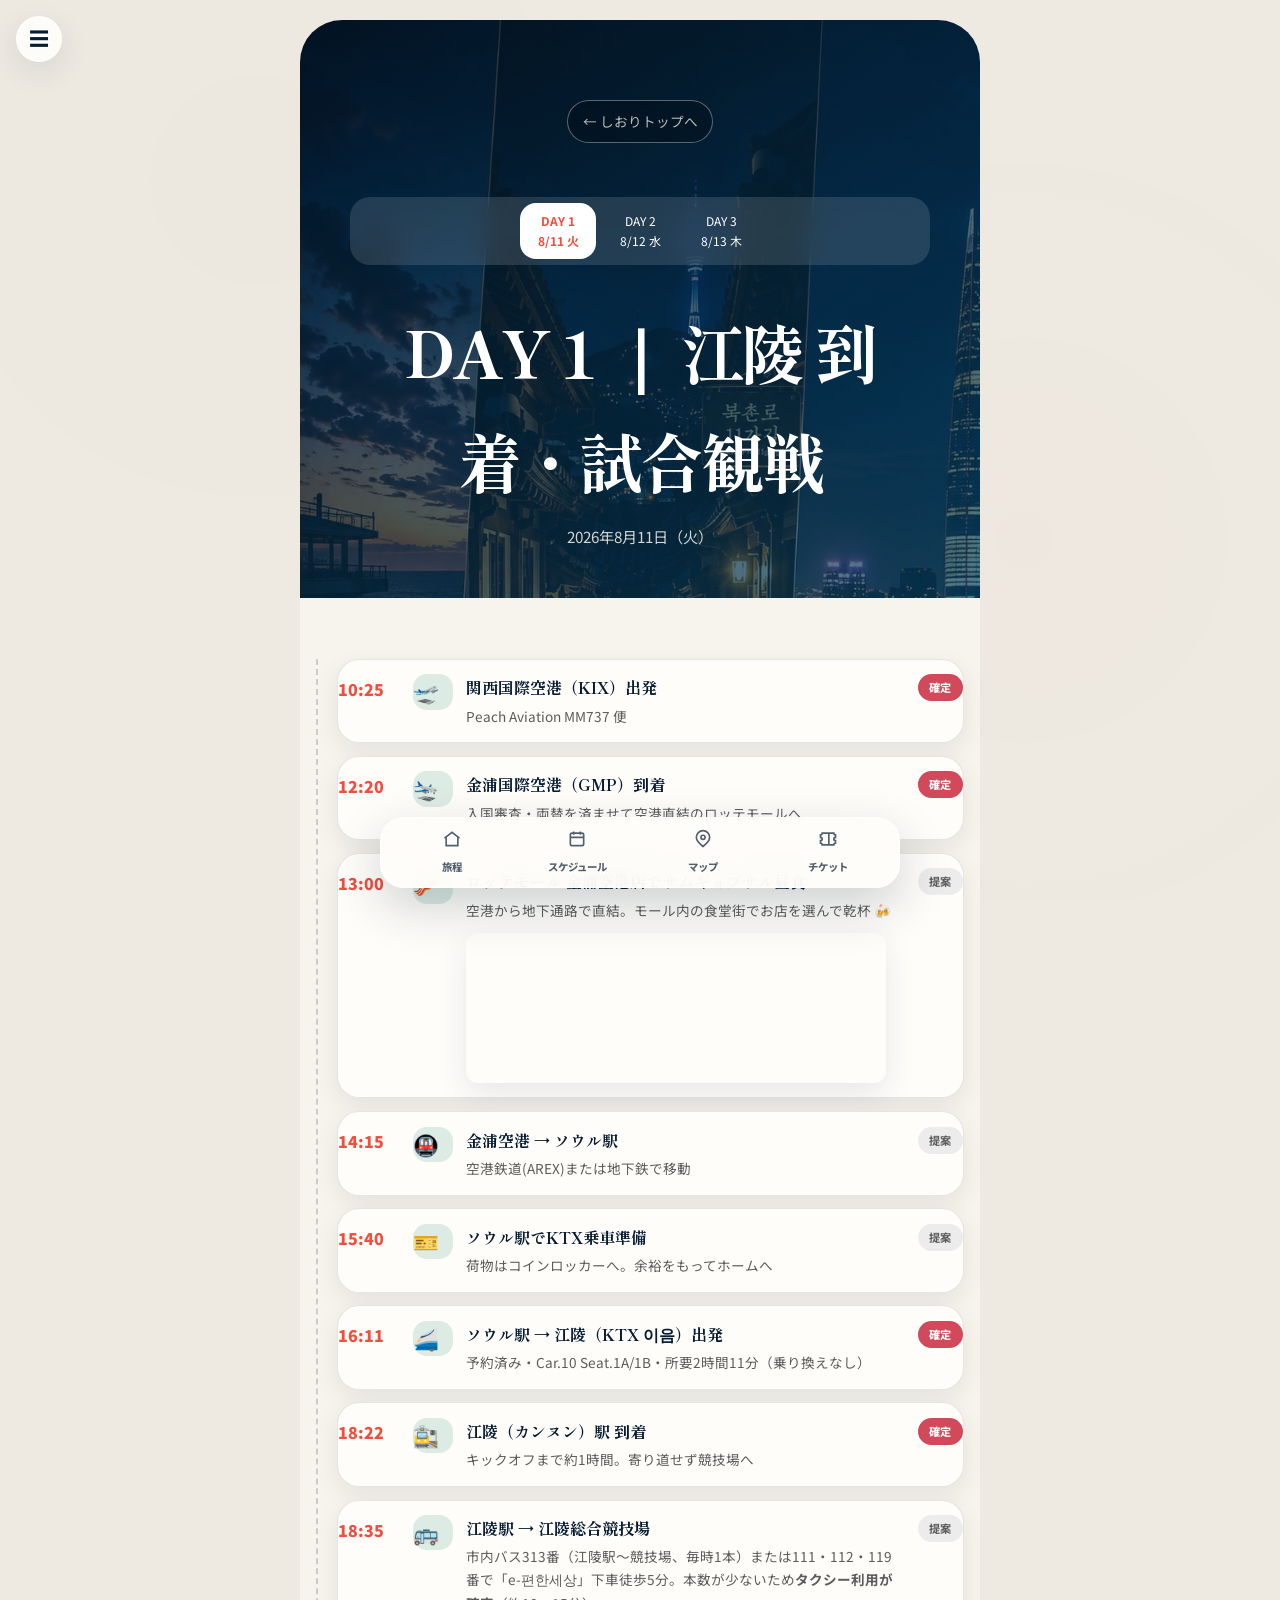
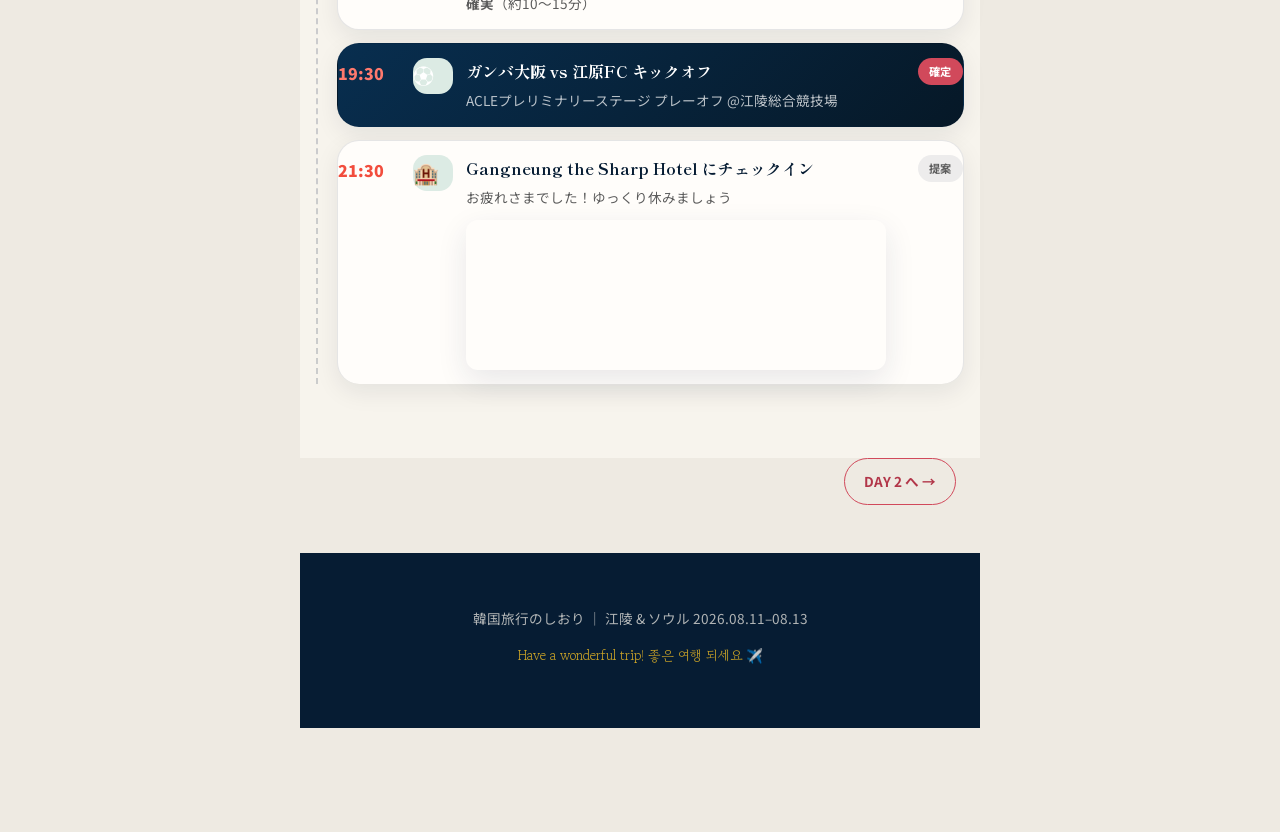
==== commit 67247aef: "1日目に金浦空港ロッテモールでのサムギョプサル昼食を追加 金浦空港到着後、空港直結のロッテモール金浦空港店で昼食を とる予定に変更。従来ソウル駅周辺で予定していた昼食枠を移動し、 ソウル駅への移動時間" ====
--- a/day1.html
+++ b/day1.html
@@ -50,10 +50,10 @@
   <section class="section">
     <ol class="timeline">
       <li class="tl-item"><span class="tl-time">10:25</span><span class="tl-icon">🛫</span><div class="tl-body"><h4>関西国際空港（KIX）出発</h4><p>Peach Aviation MM737 便</p></div><span class="badge badge--fixed">確定</span></li>
-      <li class="tl-item"><span class="tl-time">12:20</span><span class="tl-icon">🛬</span><div class="tl-body"><h4>金浦国際空港（GMP）到着</h4><p>入国審査・両替を済ませて空港鉄道・地下鉄乗り場へ</p></div><span class="badge badge--fixed">確定</span></li>
-      <li class="tl-item"><span class="tl-time">13:00</span><span class="tl-icon">🚇</span><div class="tl-body"><h4>金浦空港 → ソウル駅</h4><p>空港鉄道(AREX)または地下鉄で移動</p></div><span class="badge badge--plan">提案</span></li>
-      <li class="tl-item"><span class="tl-time">13:40</span><span class="tl-icon">🍜</span><div class="tl-body"><h4>ソウル駅周辺で早めの昼食</h4><p>荷物はコインロッカーへ。KTX発車まで約2.5時間あります</p></div><span class="badge badge--plan">提案</span></li>
-      <li class="tl-item"><span class="tl-time">15:40</span><span class="tl-icon">🎫</span><div class="tl-body"><h4>ソウル駅でKTX乗車準備</h4><p>余裕をもってホームへ</p></div><span class="badge badge--plan">提案</span></li>
+      <li class="tl-item"><span class="tl-time">12:20</span><span class="tl-icon">🛬</span><div class="tl-body"><h4>金浦国際空港（GMP）到着</h4><p>入国審査・両替を済ませて空港直結のロッテモールへ</p></div><span class="badge badge--fixed">確定</span></li>
+      <li class="tl-item"><span class="tl-time">13:00</span><span class="tl-icon">🥓</span><div class="tl-body"><h4>ロッテモール 金浦空港店でサムギョプサル昼食</h4><p>空港から地下通路で直結。モール内の食堂街でお店を選んで乾杯 🍻<iframe class="tl-map" loading="lazy" referrerpolicy="no-referrer-when-downgrade" src="https://www.google.com/maps?q=Lotte+Mall+Gimpo+Airport%2C+Gangseo-gu%2C+Seoul%2C+South+Korea&output=embed" title="ロッテモール金浦空港店 の地図"></iframe></p></div><span class="badge badge--plan">提案</span></li>
+      <li class="tl-item"><span class="tl-time">14:15</span><span class="tl-icon">🚇</span><div class="tl-body"><h4>金浦空港 → ソウル駅</h4><p>空港鉄道(AREX)または地下鉄で移動</p></div><span class="badge badge--plan">提案</span></li>
+      <li class="tl-item"><span class="tl-time">15:40</span><span class="tl-icon">🎫</span><div class="tl-body"><h4>ソウル駅でKTX乗車準備</h4><p>荷物はコインロッカーへ。余裕をもってホームへ</p></div><span class="badge badge--plan">提案</span></li>
       <li class="tl-item"><span class="tl-time">16:11</span><span class="tl-icon">🚄</span><div class="tl-body"><h4>ソウル駅 → 江陵（KTX 이음）出発</h4><p>予約済み・Car.10 Seat.1A/1B・所要2時間11分（乗り換えなし）</p></div><span class="badge badge--fixed">確定</span></li>
       <li class="tl-item"><span class="tl-time">18:22</span><span class="tl-icon">🚉</span><div class="tl-body"><h4>江陵（カンヌン）駅 到着</h4><p>キックオフまで約1時間。寄り道せず競技場へ</p></div><span class="badge badge--fixed">確定</span></li>
       <li class="tl-item"><span class="tl-time">18:35</span><span class="tl-icon">🚌</span><div class="tl-body"><h4>江陵駅 → 江陵総合競技場</h4><p>市内バス313番（江陵駅〜競技場、毎時1本）または111・112・119番で「e-편한세상」下車徒歩5分。本数が少ないため<strong>タクシー利用が確実</strong>（約10〜15分）</p></div><span class="badge badge--plan">提案</span></li>
--- a/css/style.css
+++ b/css/style.css
@@ -435,87 +435,87 @@
 }
 
 /* ===== TICKET (MATCH) ===== */
-.ticket {
-  max-width: 1000px;
+.match-info-img {
+  display: block;
+  width: 100%;
+  max-width: 480px;
+  height: auto;
   margin: 0 auto;
-  display: flex;
-  background: var(--cream);
+  border-radius: var(--radius);
+  box-shadow: 0 15px 40px rgba(0,0,0,0.25);
+}
+
+.spot-detail { max-width: 480px; margin: 0 auto; }
+
+.spot-detail-img {
+  display: block;
+  width: 100%;
+  height: auto;
+  margin: 0 0 1.6rem;
+  border-radius: var(--radius);
+  box-shadow: 0 15px 40px rgba(0,0,0,0.25);
+}
+
+.spot-detail-lead {
+  font-size: 1rem;
+  line-height: 1.9;
   color: var(--ink);
-  border-radius: var(--radius);
-  overflow: hidden;
-  box-shadow: 0 15px 40px rgba(0,0,0,0.25);
-}
-
-.ticket-main { flex: 1; padding: 2rem 2.2rem; }
-
-.ticket-comp {
-  font-size: 0.82rem;
+  margin: 0 0 1.8rem;
+}
+
+.spot-detail-gallery { margin: 0 0 1.8rem; }
+.spot-detail-gallery img {
+  display: block;
+  width: 100%;
+  height: auto;
+  border-radius: 14px;
+  box-shadow: var(--shadow);
+}
+.spot-detail-gallery figcaption {
+  margin-top: 0.5rem;
+  font-size: 0.78rem;
   color: var(--ink-soft);
-  margin: 0 0 1.2rem;
-  letter-spacing: 0.02em;
-}
-
-.ticket-teams {
-  display: flex;
-  align-items: center;
-  gap: 1rem;
-  flex-wrap: wrap;
-  margin-bottom: 1.4rem;
-}
-
-.team {
+  text-align: center;
+}
+
+.spot-detail-heading {
   font-family: var(--serif);
-  font-weight: 800;
-  font-size: clamp(1.1rem, 3vw, 1.6rem);
-}
-.team-home { color: var(--coral-deep); }
-.team-vs {
-  font-size: 0.85rem;
+  font-size: 1.15rem;
+  margin: 2.2rem 0 1rem;
+  padding-bottom: 0.5rem;
+  border-bottom: 2px solid var(--gold);
+  color: var(--ink);
+}
+
+.spot-detail-highlights {
+  display: flex;
+  flex-direction: column;
+  gap: 0.9rem;
+  margin: 0 0 0.5rem;
+}
+
+.spot-detail-highlight {
+  background: var(--white);
+  border-radius: 14px;
+  padding: 1rem 1.2rem;
+  box-shadow: var(--shadow);
+}
+.spot-detail-highlight h3 {
+  margin: 0 0 0.4rem;
+  font-family: var(--serif);
+  font-size: 1rem;
+  color: var(--coral-deep);
+}
+.spot-detail-highlight p { margin: 0; font-size: 0.88rem; color: var(--ink-soft); line-height: 1.75; }
+
+.spot-detail-body p {
+  font-size: 0.92rem;
+  line-height: 1.9;
   color: var(--ink-soft);
-  font-weight: 700;
-  background: var(--cream-deep);
-  padding: 0.2rem 0.6rem;
-  border-radius: 6px;
-}
-
-.ticket-details {
-  display: grid;
-  grid-template-columns: repeat(auto-fit, minmax(180px, 1fr));
-  gap: 0.8rem 1.5rem;
-  border-top: 1px dashed rgba(28,43,74,0.25);
-  padding-top: 1.2rem;
-  margin-bottom: 1rem;
-}
-.td-label {
-  display: block;
-  font-size: 0.68rem;
-  letter-spacing: 0.15em;
-  color: var(--coral);
-  font-weight: 700;
-  margin-bottom: 0.2rem;
-}
-.td-value { display: block; font-size: 0.95rem; font-weight: 600; }
-
-.ticket-note { font-size: 0.82rem; color: var(--ink-soft); margin: 0.5rem 0 0; }
-
-.ticket-stub {
-  width: 130px;
-  flex-shrink: 0;
-  background: var(--coral);
-  color: var(--white);
-  display: flex;
-  flex-direction: column;
-  align-items: center;
-  justify-content: center;
-  gap: 0.8rem;
-  border-left: 2px dashed rgba(255,255,255,0.5);
-  writing-mode: vertical-rl;
-  padding: 1.5rem 0;
-  font-size: 0.75rem;
-  letter-spacing: 0.2em;
-  font-weight: 700;
-}
-.stub-big { font-size: 1.8rem; writing-mode: horizontal-tb; }
+  margin: 0 0 1rem;
+}
+
+.ticket-note { font-size: 0.82rem; color: var(--ink-soft); max-width: 480px; margin: 1rem auto 0; text-align: center; }
 
 .ticket-view-btn {
   display: block;
@@ -885,18 +885,6 @@
 }
 .footer-sub { margin-top: 0.4rem; color: var(--gold); font-family: var(--kr); }
 
-@media (max-width: 640px) {
-  .ticket { flex-direction: column; }
-  .ticket-stub {
-    writing-mode: horizontal-tb;
-    flex-direction: row;
-    width: 100%;
-    border-left: none;
-    border-top: 2px dashed rgba(255,255,255,0.5);
-    padding: 1rem;
-  }
-}
-
 /* ===== Mobile tightening ===== */
 @media (max-width: 600px) {
   .section { padding: 2.8rem 1.1rem; }
@@ -906,7 +894,6 @@
   .overview-grid { grid-template-columns: 1fr 1fr; gap: 0.8rem; }
   .ov-card { padding: 1.2rem 1rem; }
 
-  .ticket-main { padding: 1.5rem 1.3rem; }
   .flight-card { padding: 1.2rem 1.3rem; }
   .flight-route { gap: 0.6rem 1.2rem; }
 
@@ -996,7 +983,6 @@
   .ov-card, .spot-card, .tip-card, .note-banner, .day-tab { background: #1c2b3e; color: #eee6d8; }
   .section--soft { background: #101a28; }
   .ov-sub, .tl-body p, .spot-card p, .tip-card p, .day-tab-tag { color: #b9b2a3; }
-  .ticket { background: #1c2b3e; color: #eee6d8; }
   .quick-nav-panel { background: #1c2b3e; border-color: rgba(255,255,255,0.1); }
   .quick-nav-link { color: #eee6d8; }
   .quick-nav-link:hover, .quick-nav-link:focus-visible { background: #14202f; }
--- a/css/redesign.css
+++ b/css/redesign.css
@@ -114,17 +114,17 @@
 .ov-card { padding: 1.5rem; }
 .ov-card--accent { background: var(--app-red); color: white; }
 .note-banner { border: 0; border-radius: 20px; background: var(--app-mint); }
+.note-banner--dark { color: var(--app-navy); }
 
 .flight-card { overflow: hidden; }
 .flight-tag, .badge { border-radius: 999px; }
-.flight-time { font-variant-numeric: tabular-nums; letter-spacing: -.04em; }
+.flight-time { font-variant-numeric: tabular-nums; letter-spacing: -.04em; color: var(--app-navy); }
+.flight-airport, .flight-meta, .flight-date { color: #657280; }
 .hotel-map { filter: saturate(.75) contrast(.95); }
 .hotel-link { border-radius: 999px; }
 
-.ticket { border: 1px solid rgba(255,255,255,.16); border-radius: 28px; background: linear-gradient(145deg, #082743, #061827); box-shadow: 0 28px 70px rgba(0,0,0,.25); }
-.ticket-main { padding: clamp(1.5rem, 5vw, 3rem); }
-.ticket-comp { color: #8fb1c9; }
-.ticket-teams { font-size: clamp(1.4rem, 5vw, 2.5rem); }
+.match-info-img { border-radius: var(--app-radius); }
+.ticket-note { color: #9fb4c4; }
 .ticket-view-btn { background: var(--app-red); color: white; box-shadow: 0 12px 28px rgba(242,77,61,.3); }
 
 .spot-grid { gap: 1rem; }
@@ -138,8 +138,10 @@
 .tl-icon { border-radius: 14px; background: var(--app-mint); }
 .tl-item--match { color: white; background: linear-gradient(135deg, #082e4f, #061827); }
 .tl-item--match .tl-time { color: #ff796d; }
-
-.day-header { min-height: 420px; padding: 5rem 1rem 3rem; border: 0; background: linear-gradient(145deg, rgba(3,20,36,.78), rgba(7,63,96,.68)), url('../img/hero-collage.jpg') center 42% / cover; color: white; }
+.tl-item--match .tl-body h4 { color: #ffffff; }
+.tl-item--match .tl-body p { color: rgba(255,255,255,.72); }
+
+.day-header { min-height: 420px; padding: 5rem 1rem 3rem; border: 0; background: linear-gradient(145deg, rgba(3,20,36,.78), rgba(7,63,96,.68)), url('../img/hero-photo-clean.jpg') center 30% / cover; color: white; }
 .day-back { display: inline-flex; padding: .55rem .9rem; border: 1px solid rgba(255,255,255,.35); border-radius: 999px; background: rgba(0,0,0,.22); backdrop-filter: blur(10px); }
 .day-switch { width: min(100%, 580px); margin: 2rem auto; padding: .35rem; gap: .35rem; border-radius: 20px; background: rgba(255,255,255,.13); backdrop-filter: blur(14px); }
 .day-pill { border: 0; border-radius: 16px; color: white; }
@@ -186,7 +188,6 @@
   .quick-menu-grid { display: flex; overflow-x: auto; scroll-snap-type: x mandatory; padding-bottom: .25rem; }
   .qm-card { min-width: 88px; scroll-snap-align: start; }
   .section--dark, .section--soft { max-width: calc(100% - 1rem); border-radius: 30px; }
-  .ticket-stub { display: none; }
   .tl-item { grid-template-columns: 58px 38px 1fr; padding: 1rem .85rem; }
   .tl-item .badge { grid-column: 3; justify-self: start; }
 }
@@ -194,3 +195,162 @@
 @media (prefers-reduced-motion: reduce) {
   *, *::before, *::after { scroll-behavior: auto !important; transition: none !important; }
 }
+
+/* ===== App-like composition: follows the approved concept ===== */
+body { background: #eeeae2; }
+body > .hero,
+body > .trip-now,
+body > .quick-menu,
+body > .app-dashboard,
+body > main,
+body > .footer,
+body > .day-header,
+body > .day-footer-nav {
+  width: min(100%, 680px);
+}
+
+body > main,
+body > .footer,
+body > .day-footer-nav { margin-inline: auto; }
+
+.hero {
+  margin-top: 1.25rem;
+  border-radius: 42px 42px 0 0;
+  box-shadow: 0 24px 70px rgba(6, 28, 51, .18);
+}
+.hero-photo-img { width: 100%; max-height: none; aspect-ratio: 9 / 7.6; object-fit: cover; object-position: center 32%; }
+.hero::after { top: 1.25rem; left: 1.25rem; }
+
+.trip-now {
+  width: min(calc(100% - 2rem), 620px);
+  margin-top: -1.1rem;
+  border-radius: 22px;
+}
+
+.quick-menu {
+  width: min(calc(100% - 2rem), 620px);
+  margin-top: .65rem;
+  padding: 0;
+  overflow: hidden;
+  border-radius: 22px;
+}
+.quick-menu-days { margin: 0; border-radius: 0; background: var(--app-surface); }
+.qm-day { min-height: 84px; }
+.qm-day:first-child { border-radius: 0; box-shadow: inset 0 -3px var(--app-red); }
+.quick-menu-grid { display: none; }
+
+.app-dashboard {
+  display: grid;
+  gap: .7rem;
+  margin: .75rem auto 0;
+  padding: 0 1rem 1.2rem;
+  background: var(--app-bg);
+}
+
+.dash-card {
+  min-height: 128px;
+  display: grid;
+  grid-template-columns: 34% 1fr auto;
+  align-items: stretch;
+  overflow: hidden;
+  border: 1px solid var(--app-line);
+  border-radius: 22px;
+  background: var(--app-surface);
+  color: var(--app-navy);
+  text-decoration: none;
+  box-shadow: var(--app-shadow-soft);
+}
+.dash-card__visual {
+  display: grid;
+  place-items: center;
+  min-height: 128px;
+  background:
+    linear-gradient(145deg, rgba(7,45,76,.15), rgba(220,235,228,.45)),
+    url('../img/hero-photo-clean.jpg') 8% 50% / 310% auto;
+}
+.dash-card--hotel .dash-card__visual { background-position: 52% 46%; }
+.dash-card__visual span { display: grid; place-items: center; width: 54px; height: 54px; border-radius: 18px; background: rgba(255,255,255,.9); font-size: 1.5rem; box-shadow: 0 8px 24px rgba(0,0,0,.15); }
+.dash-card__body { display: flex; flex-direction: column; justify-content: center; gap: .15rem; padding: 1rem; line-height: 1.35; }
+.dash-card__body small { color: #687480; font-weight: 700; }
+.dash-card__body strong { font-size: 1.05rem; }
+.dash-card__body span { color: #687480; font-size: .76rem; }
+.dash-card__badge { align-self: center; margin-right: 1rem; padding: .65rem .8rem; border-radius: 14px; background: var(--app-mint); text-align: center; font-weight: 900; line-height: 1.1; }
+.dash-card__badge small { font-size: .65rem; font-weight: 600; }
+.dash-card__arrow { align-self: center; padding-right: 1rem; color: #8c969d; font-size: 2rem; }
+
+.dash-match {
+  position: relative;
+  min-height: 230px;
+  display: flex;
+  flex-direction: column;
+  justify-content: flex-end;
+  gap: .32rem;
+  overflow: hidden;
+  padding: 1.4rem;
+  border-radius: 24px;
+  color: white;
+  text-decoration: none;
+  background:
+    radial-gradient(circle at 82% 18%, rgba(255,255,255,.34), transparent 16%),
+    linear-gradient(115deg, rgba(3,25,44,.96), rgba(5,63,94,.7)),
+    url('../img/hero-photo-clean.jpg') center 30% / cover;
+  box-shadow: 0 18px 38px rgba(6,28,51,.2);
+}
+.dash-match::after { content: "⚽"; position: absolute; right: -1rem; bottom: -.9rem; font-size: 8rem; filter: grayscale(1); opacity: .18; }
+.dash-match__label { align-self: flex-start; padding: .28rem .55rem; border-radius: 999px; background: var(--app-red); font-size: .7rem; font-weight: 900; }
+.dash-match strong { position: relative; z-index: 1; font-size: clamp(1.35rem, 5vw, 1.8rem); }
+.dash-match strong i { color: #9eb7c9; font-family: var(--serif); font-size: .7em; }
+.dash-match > span:not(.dash-match__label) { font-size: .78rem; }
+.dash-match__place { color: #d5e0e8; }
+.dash-match b { position: relative; z-index: 1; width: min(100%, 290px); display: flex; justify-content: space-between; margin-top: .65rem; padding: .62rem 1rem; border-radius: 999px; background: var(--app-red); font-size: .75rem; }
+
+.dash-spots h2 { margin: .5rem 0 .65rem; font-size: 1rem; }
+.dash-spots__rail { display: grid; grid-auto-flow: column; grid-auto-columns: 42%; gap: .65rem; overflow-x: auto; padding-bottom: .5rem; scroll-snap-type: x mandatory; }
+.dash-spot {
+  position: relative;
+  display: block;
+  min-height: 165px;
+  overflow: hidden;
+  border-radius: 18px;
+  box-shadow: var(--app-shadow-soft);
+  text-decoration: none;
+  scroll-snap-align: start;
+  transition: transform .2s ease, box-shadow .2s ease;
+}
+.dash-spot:hover, .dash-spot:focus-visible { transform: translateY(-3px); box-shadow: var(--app-shadow); }
+.dash-spot img { display: block; width: 100%; height: 100%; min-height: 165px; object-fit: cover; }
+
+body > main { background: var(--app-bg); }
+body > main .section { padding: 3.8rem 1rem; }
+body > main .section--dark,
+body > main .section--soft { max-width: calc(100% - 1rem); }
+body > main .overview-grid { grid-template-columns: repeat(2, 1fr); }
+body > .footer { background: var(--app-navy); }
+
+.day-header { margin: 1.25rem auto 0; border-radius: 42px 42px 0 0; }
+
+@media (max-width: 700px) {
+  body { background: var(--app-bg); }
+  .hero, .day-header { margin-top: 0; border-radius: 0; }
+  .hero-photo-img { aspect-ratio: 9 / 8.4; }
+  .trip-now { margin-top: -1.2rem; }
+}
+
+@media (max-width: 420px) {
+  .dash-card { grid-template-columns: 31% 1fr auto; }
+  .dash-card__body { padding: .8rem; }
+  .dash-card__body strong { font-size: .92rem; }
+  .dash-card__badge { margin-right: .65rem; padding: .55rem .65rem; }
+  .dash-spots__rail { grid-auto-columns: 58%; }
+}
+
+/* Cards are always light in this design, even on phones set to system dark
+   mode — override the old dark-mode text colors (from style.css) so they
+   don't go light-on-light against these surfaces. */
+@media (prefers-color-scheme: dark) {
+  .ov-card, .spot-card, .tip-card, .day-tab { color: var(--app-navy); }
+  .note-banner { color: var(--app-navy); }
+  .ov-sub, .tl-body p, .spot-card p, .tip-card p, .day-tab-tag { color: #657280; }
+  .quick-nav-link { color: var(--app-navy); }
+  .quick-nav-link--primary { color: var(--coral-deep); }
+}
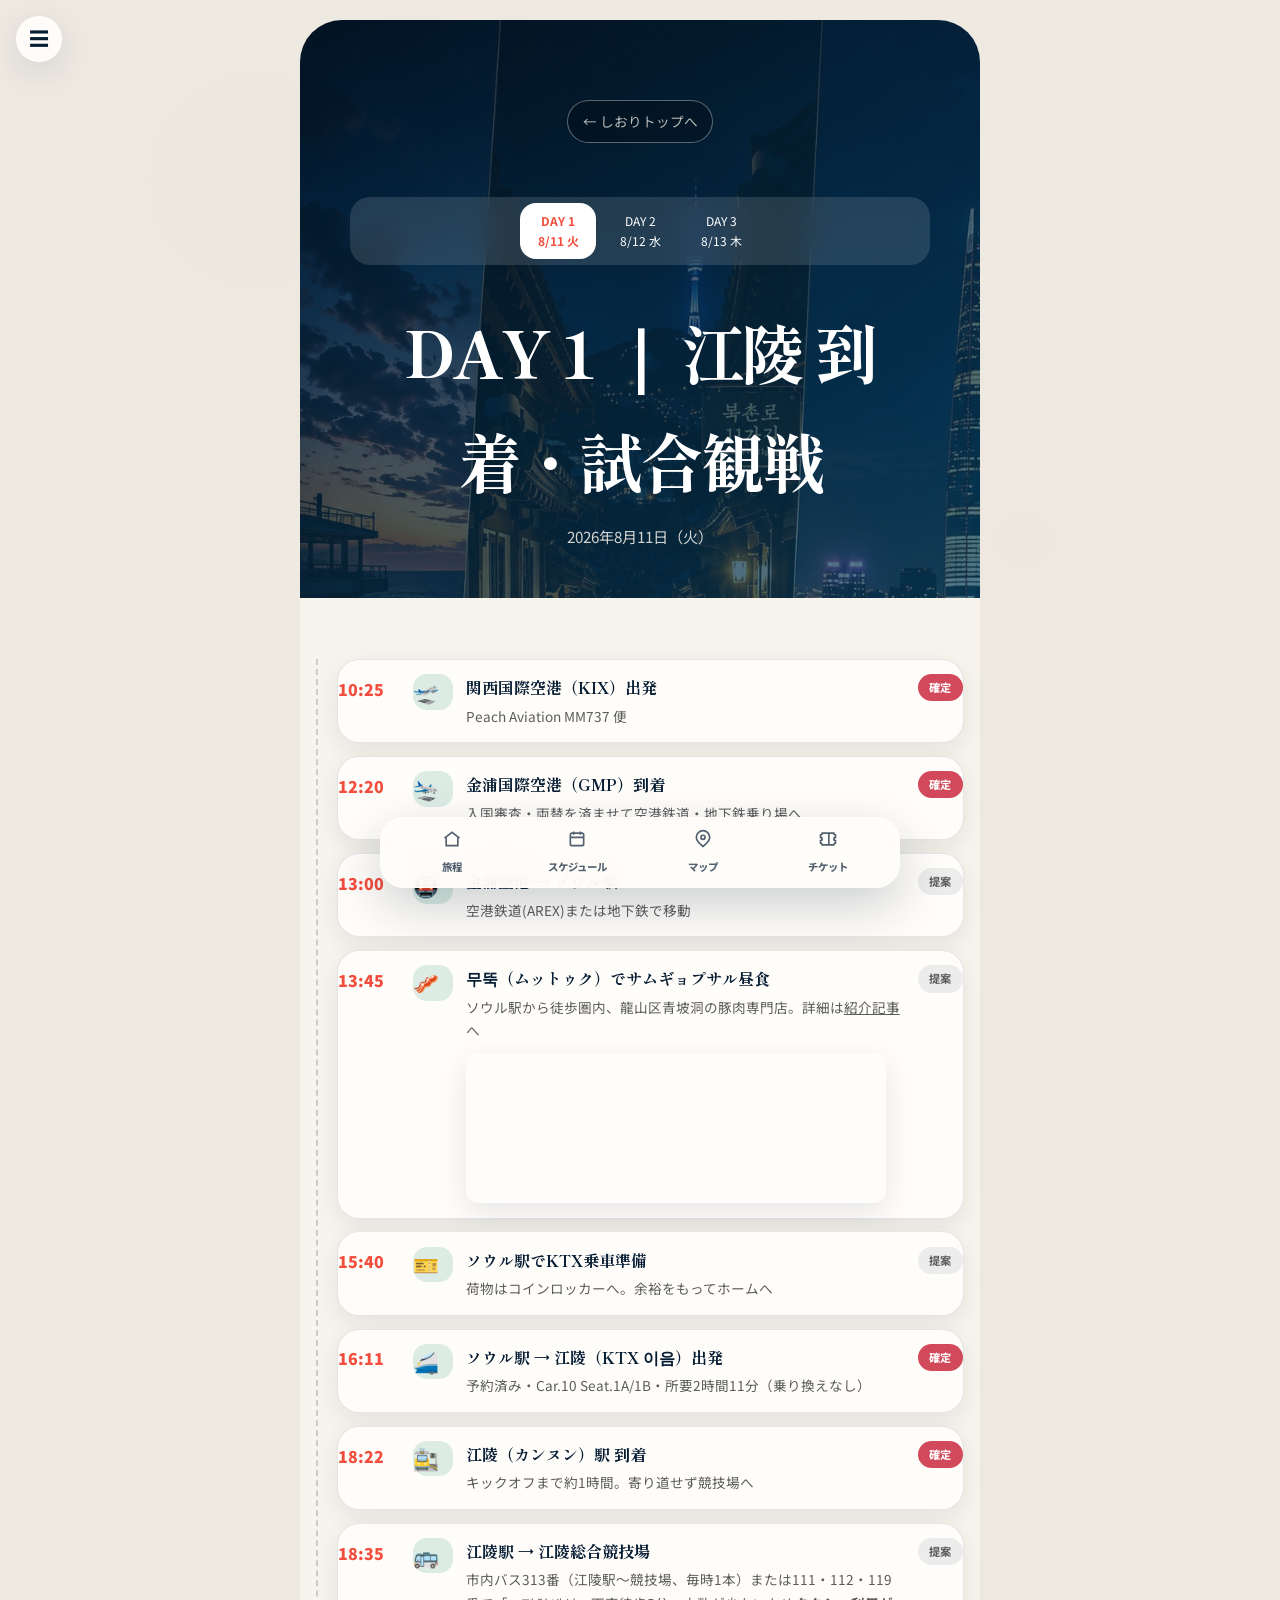
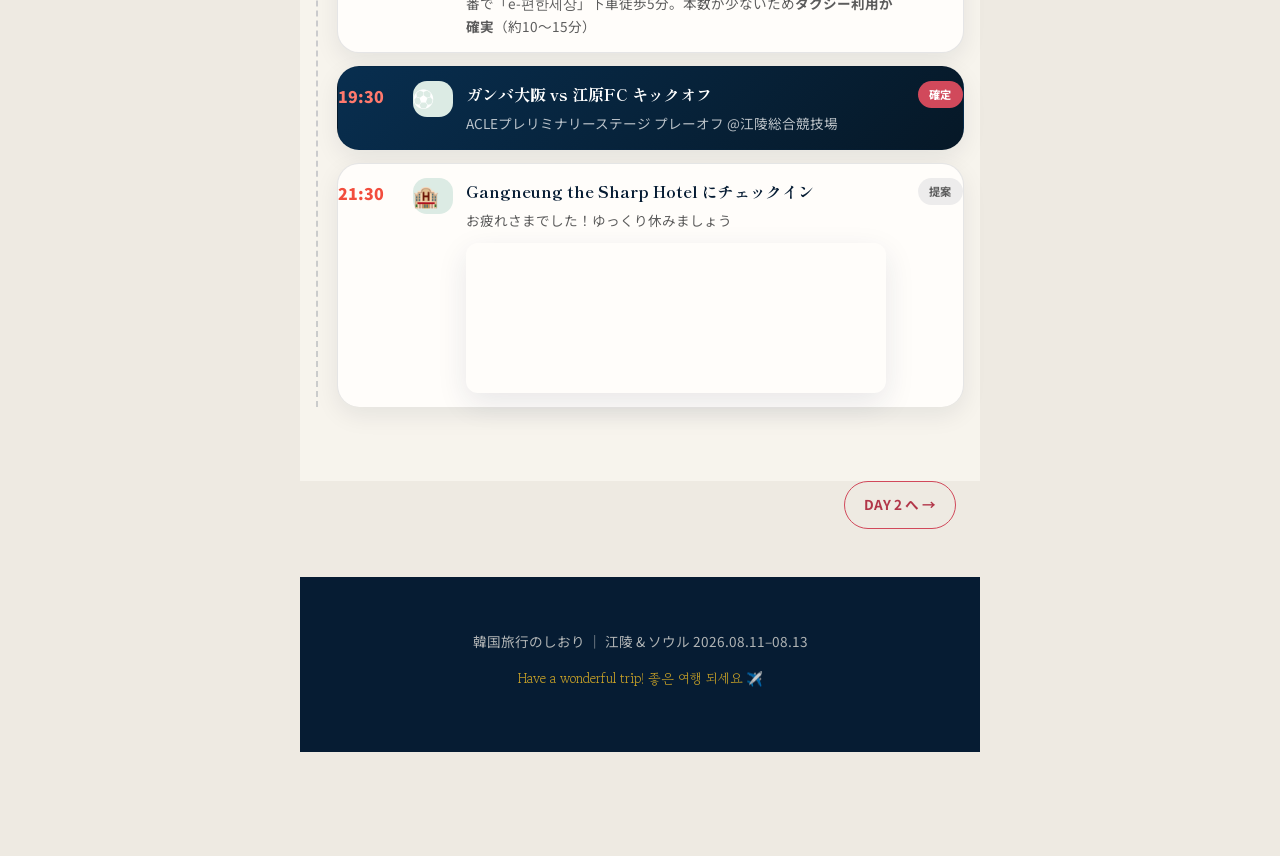
==== commit 8bda8322: "DAY1昼食を무뚝（ムットゥク）でのサムギョプサルに変更、紹介記事を追加 ロッテモールでの食事案からソウル駅近くの豚肉専門店「무뚝」へ変更。 ソウル駅への移動・KTX乗車準備の時間枠も合わせて調整し、" ====
--- a/day1.html
+++ b/day1.html
@@ -50,9 +50,9 @@
   <section class="section">
     <ol class="timeline">
       <li class="tl-item"><span class="tl-time">10:25</span><span class="tl-icon">🛫</span><div class="tl-body"><h4>関西国際空港（KIX）出発</h4><p>Peach Aviation MM737 便</p></div><span class="badge badge--fixed">確定</span></li>
-      <li class="tl-item"><span class="tl-time">12:20</span><span class="tl-icon">🛬</span><div class="tl-body"><h4>金浦国際空港（GMP）到着</h4><p>入国審査・両替を済ませて空港直結のロッテモールへ</p></div><span class="badge badge--fixed">確定</span></li>
-      <li class="tl-item"><span class="tl-time">13:00</span><span class="tl-icon">🥓</span><div class="tl-body"><h4>ロッテモール 金浦空港店でサムギョプサル昼食</h4><p>空港から地下通路で直結。モール内の食堂街でお店を選んで乾杯 🍻<iframe class="tl-map" loading="lazy" referrerpolicy="no-referrer-when-downgrade" src="https://www.google.com/maps?q=Lotte+Mall+Gimpo+Airport%2C+Gangseo-gu%2C+Seoul%2C+South+Korea&output=embed" title="ロッテモール金浦空港店 の地図"></iframe></p></div><span class="badge badge--plan">提案</span></li>
-      <li class="tl-item"><span class="tl-time">14:15</span><span class="tl-icon">🚇</span><div class="tl-body"><h4>金浦空港 → ソウル駅</h4><p>空港鉄道(AREX)または地下鉄で移動</p></div><span class="badge badge--plan">提案</span></li>
+      <li class="tl-item"><span class="tl-time">12:20</span><span class="tl-icon">🛬</span><div class="tl-body"><h4>金浦国際空港（GMP）到着</h4><p>入国審査・両替を済ませて空港鉄道・地下鉄乗り場へ</p></div><span class="badge badge--fixed">確定</span></li>
+      <li class="tl-item"><span class="tl-time">13:00</span><span class="tl-icon">🚇</span><div class="tl-body"><h4>金浦空港 → ソウル駅</h4><p>空港鉄道(AREX)または地下鉄で移動</p></div><span class="badge badge--plan">提案</span></li>
+      <li class="tl-item"><span class="tl-time">13:45</span><span class="tl-icon">🥓</span><div class="tl-body"><h4>무뚝（ムットゥク）でサムギョプサル昼食</h4><p>ソウル駅から徒歩圏内、龍山区青坡洞の豚肉専門店。詳細は<a href="restaurant-moottook.html">紹介記事</a>へ<iframe class="tl-map" loading="lazy" referrerpolicy="no-referrer-when-downgrade" src="https://www.google.com/maps?q=Moottook%2C+Cheongpa-dong+2-ga%2C+Yongsan-gu%2C+Seoul%2C+South+Korea&output=embed" title="무뚝（ムットゥク） の地図"></iframe></p></div><span class="badge badge--plan">提案</span></li>
       <li class="tl-item"><span class="tl-time">15:40</span><span class="tl-icon">🎫</span><div class="tl-body"><h4>ソウル駅でKTX乗車準備</h4><p>荷物はコインロッカーへ。余裕をもってホームへ</p></div><span class="badge badge--plan">提案</span></li>
       <li class="tl-item"><span class="tl-time">16:11</span><span class="tl-icon">🚄</span><div class="tl-body"><h4>ソウル駅 → 江陵（KTX 이음）出発</h4><p>予約済み・Car.10 Seat.1A/1B・所要2時間11分（乗り換えなし）</p></div><span class="badge badge--fixed">確定</span></li>
       <li class="tl-item"><span class="tl-time">18:22</span><span class="tl-icon">🚉</span><div class="tl-body"><h4>江陵（カンヌン）駅 到着</h4><p>キックオフまで約1時間。寄り道せず競技場へ</p></div><span class="badge badge--fixed">確定</span></li>
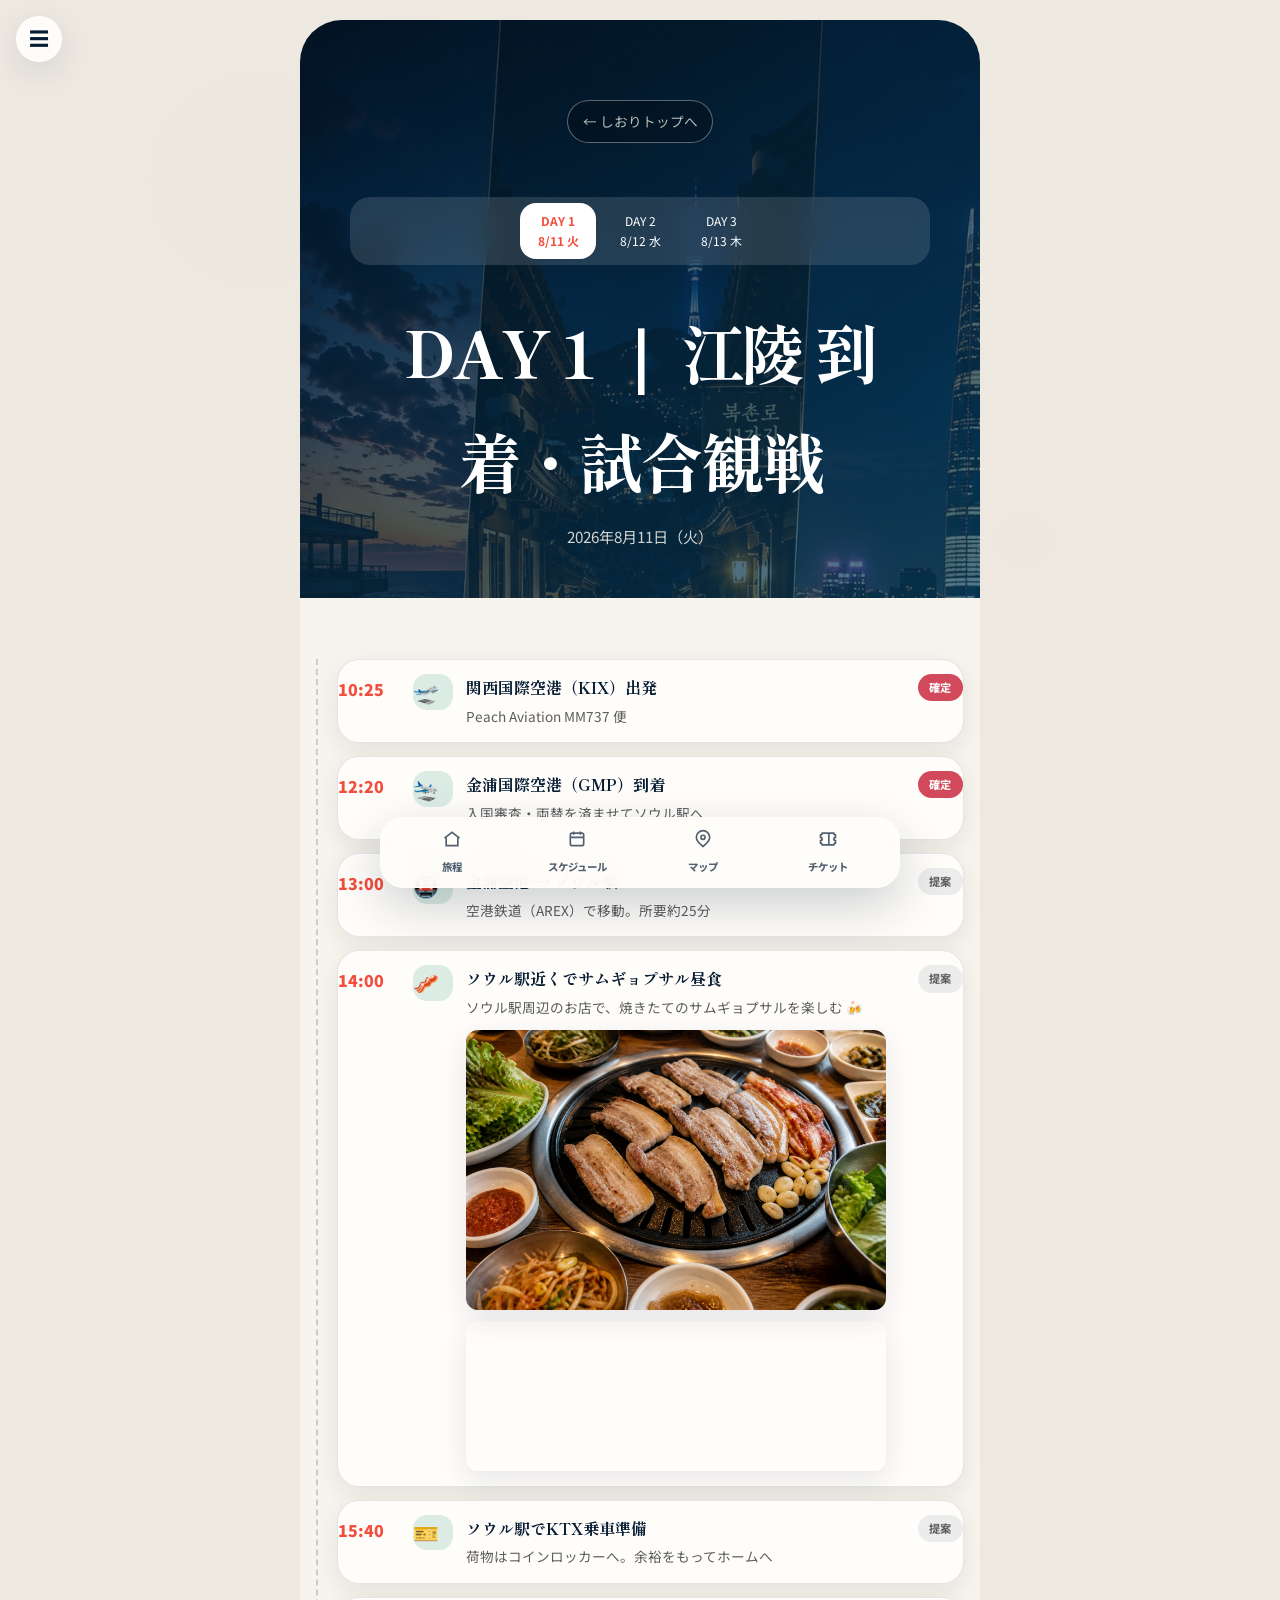
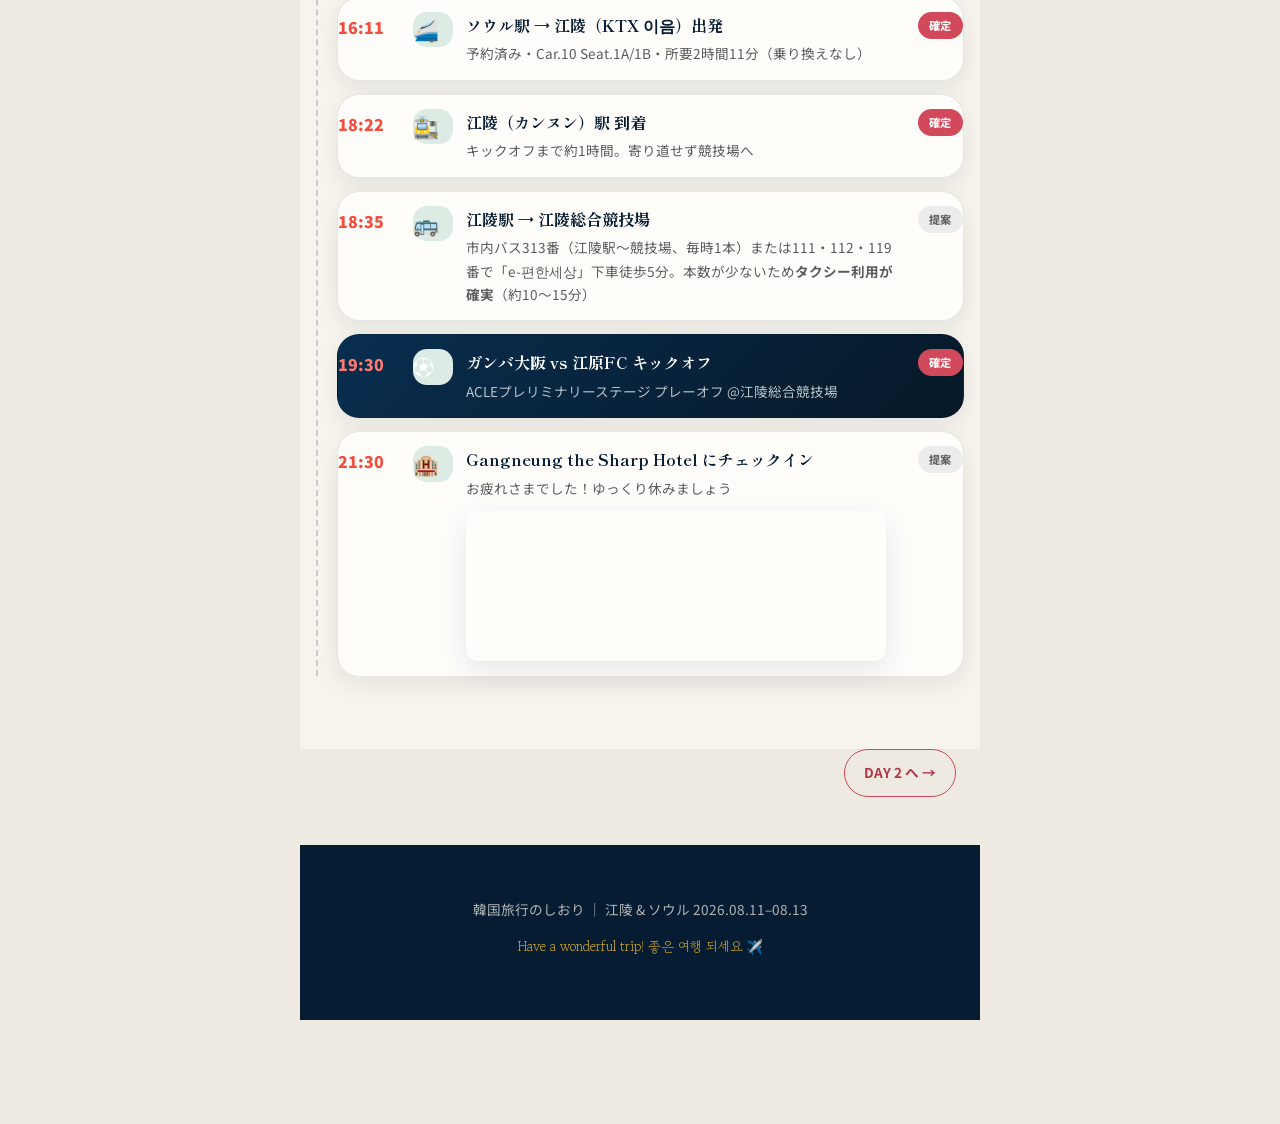
==== commit 6e47137d: "ソウル駅ランチ予定と写真を追加" ====
--- a/day1.html
+++ b/day1.html
@@ -50,9 +50,9 @@
   <section class="section">
     <ol class="timeline">
       <li class="tl-item"><span class="tl-time">10:25</span><span class="tl-icon">🛫</span><div class="tl-body"><h4>関西国際空港（KIX）出発</h4><p>Peach Aviation MM737 便</p></div><span class="badge badge--fixed">確定</span></li>
-      <li class="tl-item"><span class="tl-time">12:20</span><span class="tl-icon">🛬</span><div class="tl-body"><h4>金浦国際空港（GMP）到着</h4><p>入国審査・両替を済ませて空港鉄道・地下鉄乗り場へ</p></div><span class="badge badge--fixed">確定</span></li>
-      <li class="tl-item"><span class="tl-time">13:00</span><span class="tl-icon">🚇</span><div class="tl-body"><h4>金浦空港 → ソウル駅</h4><p>空港鉄道(AREX)または地下鉄で移動</p></div><span class="badge badge--plan">提案</span></li>
-      <li class="tl-item"><span class="tl-time">13:45</span><span class="tl-icon">🥓</span><div class="tl-body"><h4>무뚝（ムットゥク）でサムギョプサル昼食</h4><p>ソウル駅から徒歩圏内、龍山区青坡洞の豚肉専門店。詳細は<a href="restaurant-moottook.html">紹介記事</a>へ<iframe class="tl-map" loading="lazy" referrerpolicy="no-referrer-when-downgrade" src="https://www.google.com/maps?q=Moottook%2C+Cheongpa-dong+2-ga%2C+Yongsan-gu%2C+Seoul%2C+South+Korea&output=embed" title="무뚝（ムットゥク） の地図"></iframe></p></div><span class="badge badge--plan">提案</span></li>
+      <li class="tl-item"><span class="tl-time">12:20</span><span class="tl-icon">🛬</span><div class="tl-body"><h4>金浦国際空港（GMP）到着</h4><p>入国審査・両替を済ませてソウル駅へ</p></div><span class="badge badge--fixed">確定</span></li>
+      <li class="tl-item"><span class="tl-time">13:00</span><span class="tl-icon">🚇</span><div class="tl-body"><h4>金浦空港 → ソウル駅</h4><p>空港鉄道（AREX）で移動。所要約25分</p></div><span class="badge badge--plan">提案</span></li>
+      <li class="tl-item"><span class="tl-time">14:00</span><span class="tl-icon">🥓</span><div class="tl-body"><h4>ソウル駅近くでサムギョプサル昼食</h4><p>ソウル駅周辺のお店で、焼きたてのサムギョプサルを楽しむ 🍻<img class="tl-photo" src="img/lunch-samgyeopsal-seoul-station.png" alt="鉄板で焼かれたサムギョプサルとキムチ、にんにく、サンチュ" loading="lazy"><iframe class="tl-map" loading="lazy" referrerpolicy="no-referrer-when-downgrade" src="https://www.google.com/maps?q=Samgyeopsal+near+Seoul+Station%2C+Seoul%2C+South+Korea&output=embed" title="ソウル駅近くのサムギョプサル店の地図"></iframe></p></div><span class="badge badge--plan">提案</span></li>
       <li class="tl-item"><span class="tl-time">15:40</span><span class="tl-icon">🎫</span><div class="tl-body"><h4>ソウル駅でKTX乗車準備</h4><p>荷物はコインロッカーへ。余裕をもってホームへ</p></div><span class="badge badge--plan">提案</span></li>
       <li class="tl-item"><span class="tl-time">16:11</span><span class="tl-icon">🚄</span><div class="tl-body"><h4>ソウル駅 → 江陵（KTX 이음）出発</h4><p>予約済み・Car.10 Seat.1A/1B・所要2時間11分（乗り換えなし）</p></div><span class="badge badge--fixed">確定</span></li>
       <li class="tl-item"><span class="tl-time">18:22</span><span class="tl-icon">🚉</span><div class="tl-body"><h4>江陵（カンヌン）駅 到着</h4><p>キックオフまで約1時間。寄り道せず競技場へ</p></div><span class="badge badge--fixed">確定</span></li>
--- a/css/style.css
+++ b/css/style.css
@@ -714,6 +714,17 @@
   box-shadow: var(--shadow);
 }
 
+.tl-photo {
+  display: block;
+  width: 100%;
+  max-width: 420px;
+  aspect-ratio: 3 / 2;
+  object-fit: cover;
+  border-radius: 12px;
+  margin-top: 0.7rem;
+  box-shadow: var(--shadow);
+}
+
 @media (max-width: 560px) {
   .tl-item { grid-template-columns: 52px 30px 1fr; }
   .tl-item .badge { grid-column: 3; justify-self: start; margin-top: 0.3rem; }
